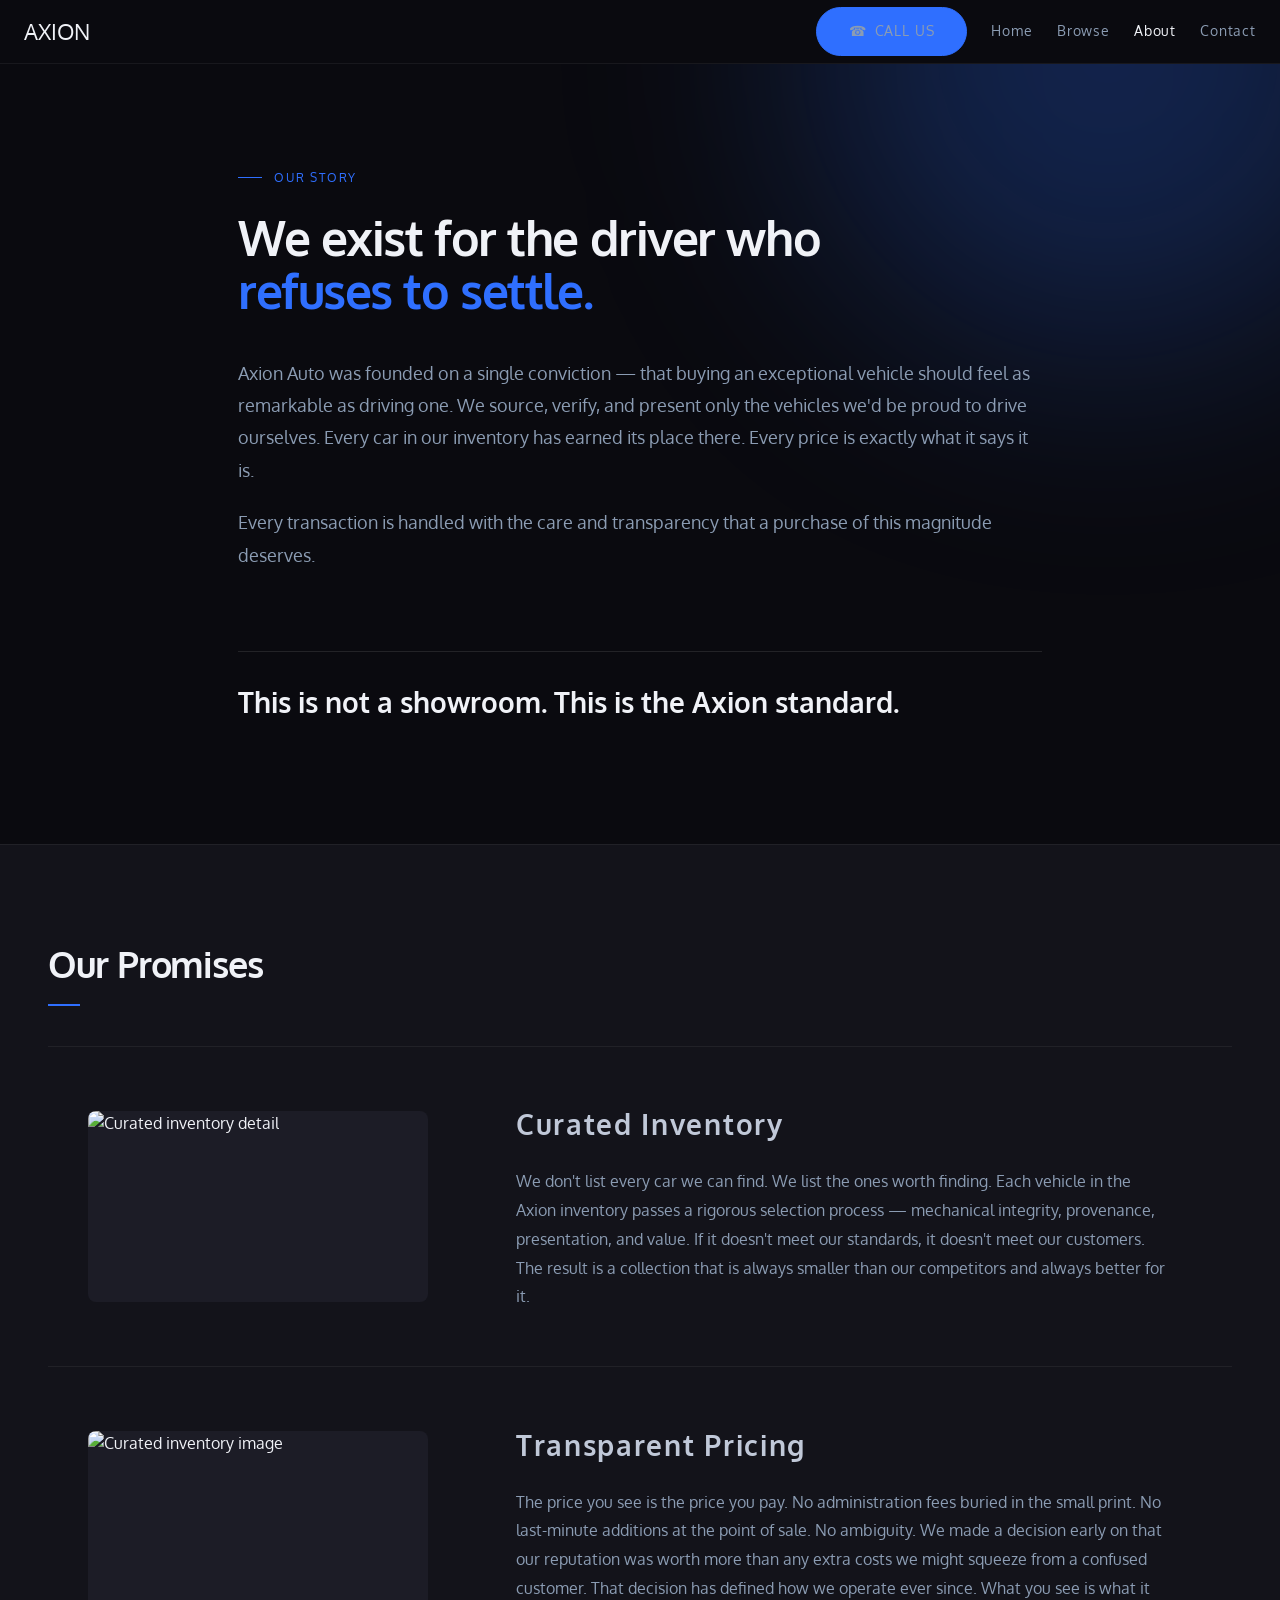
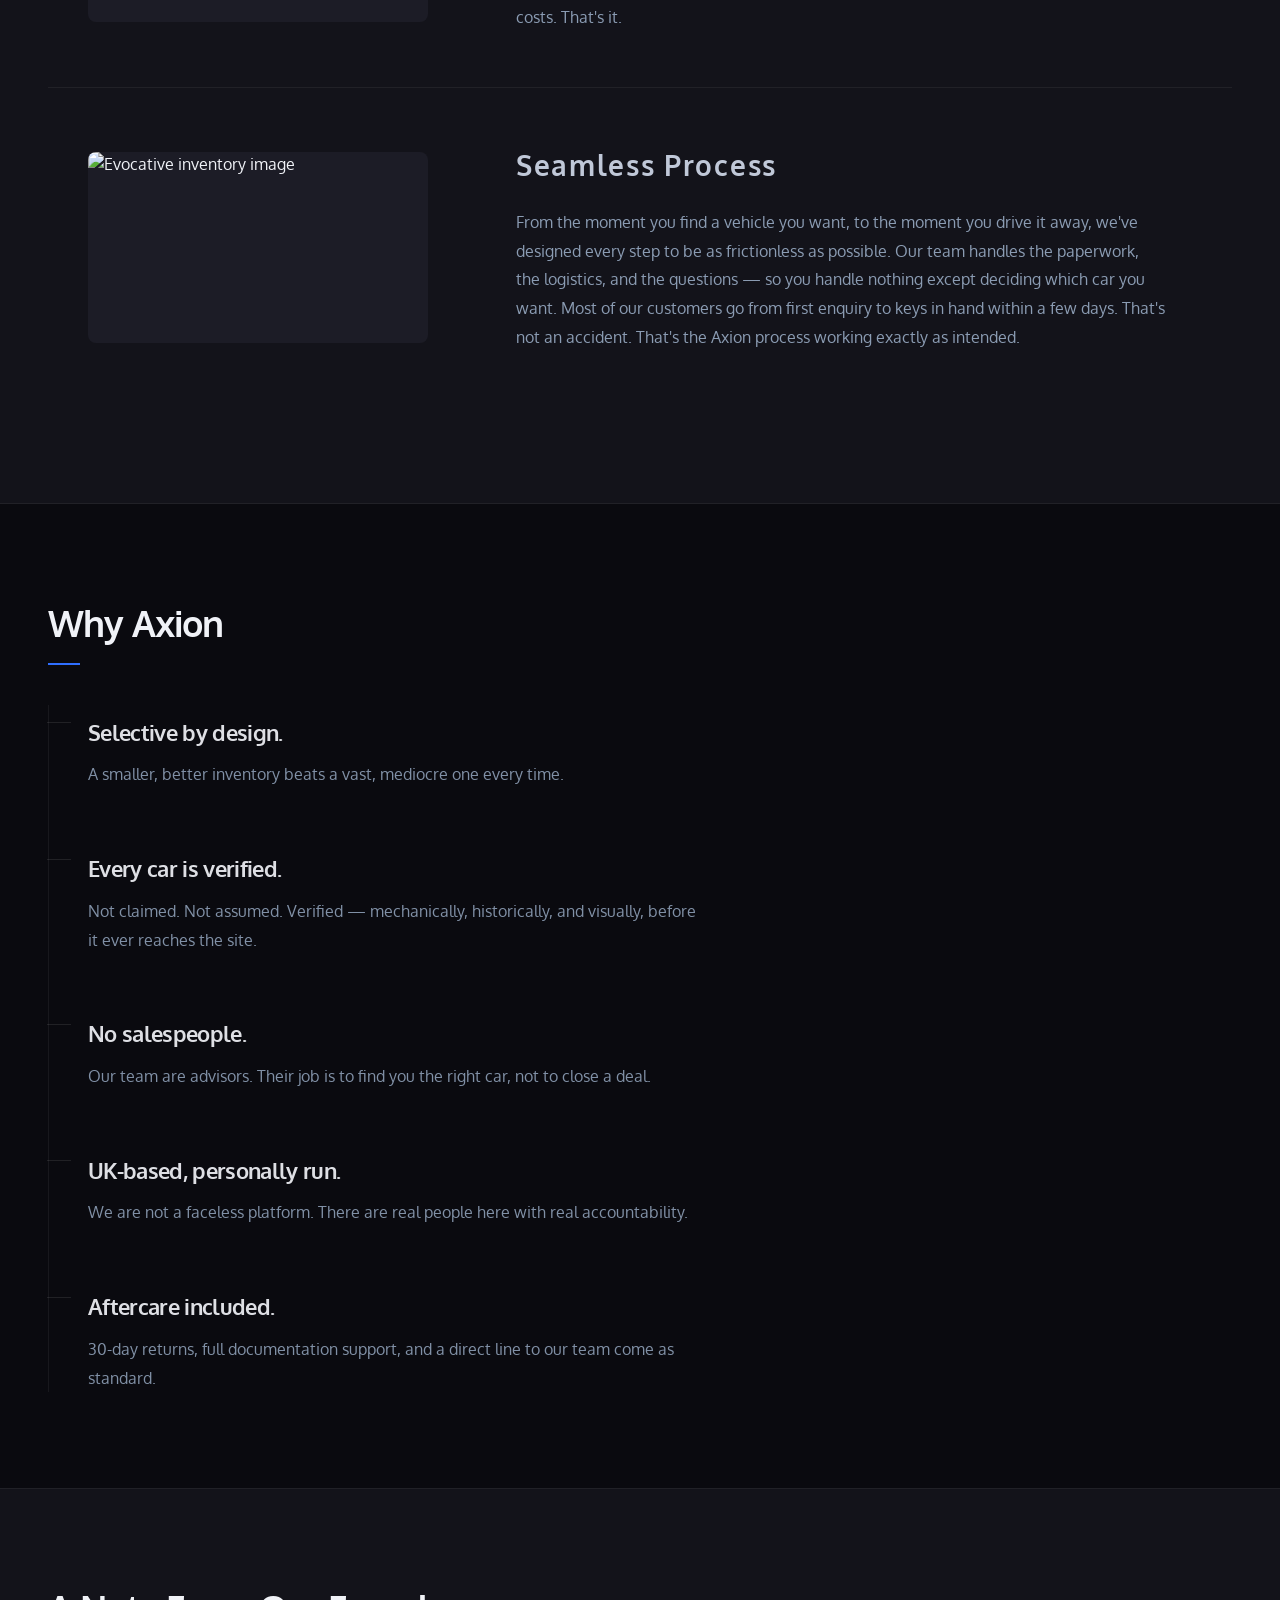
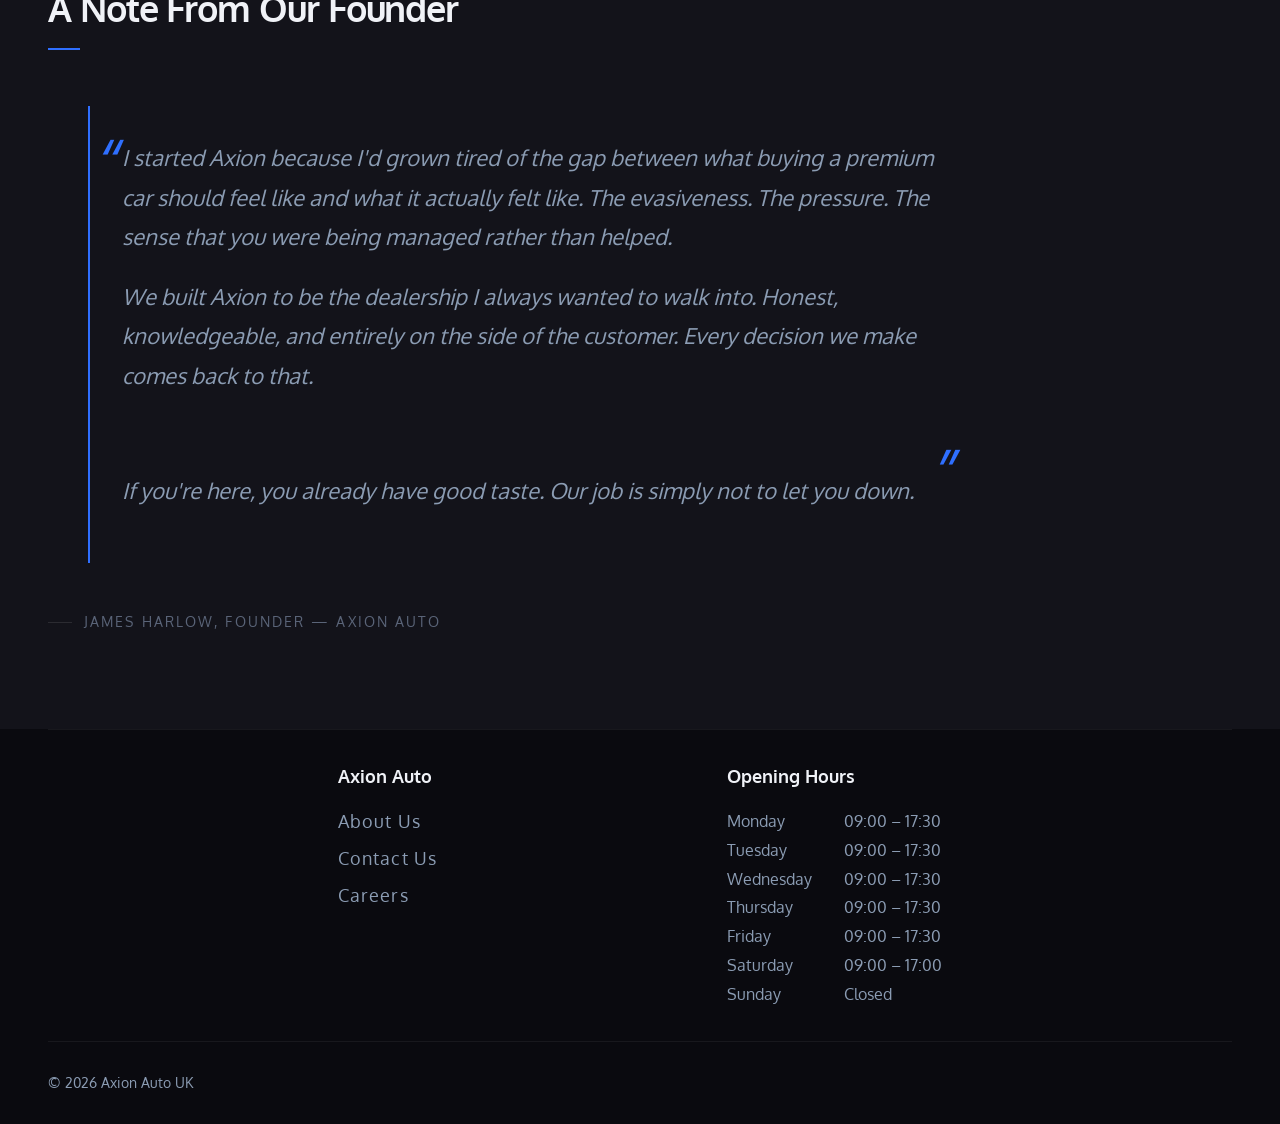
==== about.html @ 75f48723 "Add files via upload" ====
<!doctype html>
<html lang="en">
  <head>
    <meta charset="UTF-8" />
    <meta name="viewport" content="width=device-width, initial-scale=1.0" />
    <meta
      name="description"
      content="About Axion Auto — who we are, what we stand for, and why we do things differently."
    />
    <link rel="stylesheet" href="./style.css" />
    <link rel="preconnect" href="https://fonts.googleapis.com" />
    <link rel="preconnect" href="https://fonts.gstatic.com" crossorigin />
    <link
      href="https://fonts.googleapis.com/css2?family=Oxygen:wght@300;400;700&display=swap"
      rel="stylesheet"
    />
    <link
      rel="apple-touch-icon"
      sizes="180x180"
      href="./favicon/apple-touch-icon.png"
    />
    <link
      rel="icon"
      type="image/png"
      sizes="32x32"
      href="./favicon/favicon-32x32.png"
    />
    <link
      rel="icon"
      type="image/png"
      sizes="16x16"
      href="./favicon/favicon-16x16.png"
    />
    <link rel="manifest" href="./favicon/site.webmanifest" />
    <title>About — Axion Auto</title>
  </head>
  <body>
    <header class="site-nav">
      <span class="site-header">AXION</span>

      <nav class="nav-header" aria-label="Main navigation">
        <a href="tel:+441234567890" class="btn btn--primary nav-cta">Call Us</a>
        <a href="./index.html">Home</a>
        <a href="./inventory.html">Browse</a>
        <a href="./about.html" aria-current="page">About</a>
        <a href="./contact.html">Contact</a>
      </nav>
    </header>

    <main>
      <section class="about-hero">
        <div class="about-hero-content">
          <span class="about-hero-label">Our Story</span>
          <h1 class="about-hero-heading">
            We exist for the driver who <em>refuses to settle.</em>
          </h1>
          <p class="about-hero-body">
            Axion Auto was founded on a single conviction — that buying an
            exceptional vehicle should feel as remarkable as driving one. We
            source, verify, and present only the vehicles we'd be proud to drive
            ourselves. Every car in our inventory has earned its place there.
            Every price is exactly what it says it is.
          </p>
          <p class="about-hero-body">
            Every transaction is handled with the care and transparency that a
            purchase of this magnitude deserves.
          </p>
          <p class="about-hero-statement">
            This is not a showroom. This is the Axion standard.
          </p>
        </div>
      </section>

      <section class="about-promises">
        <div class="section-inner">
          <h2 class="section-heading">Our Promises</h2>

          <div class="promise-list">
            <article class="promise-card">
              <figure class="promise-card-media">
                <img
                  src="./assets/images/about-inventory.webp"
                  alt="Curated inventory detail"
                  loading="lazy"
                />
              </figure>
              <div class="promise-card-content">
                <h3 class="promise-card-heading">Curated Inventory</h3>
                <p class="promise-card-body">
                  We don't list every car we can find. We list the ones worth
                  finding. Each vehicle in the Axion inventory passes a rigorous
                  selection process — mechanical integrity, provenance,
                  presentation, and value. If it doesn't meet our standards, it
                  doesn't meet our customers. The result is a collection that is
                  always smaller than our competitors and always better for it.
                </p>
              </div>
            </article>

            <article class="promise-card">
              <figure class="promise-card-media">
                <img
                  src="./assets/images/about-pricing.webp"
                  class="about-card-image"
                  alt="Curated inventory image"
                  loading="lazy"
                />
              </figure>
              <div class="promise-card-content">
                <h3 class="promise-card-heading">Transparent Pricing</h3>
                <p class="promise-card-body">
                  The price you see is the price you pay. No administration fees
                  buried in the small print. No last-minute additions at the
                  point of sale. No ambiguity. We made a decision early on that
                  our reputation was worth more than any extra costs we might
                  squeeze from a confused customer. That decision has defined
                  how we operate ever since. What you see is what it costs.
                  That's it.
                </p>
              </div>
            </article>

            <article class="promise-card">
              <figure class="promise-card-media">
                <img
                  src="./assets/images/about-process.webp"
                  class="about-card-image"
                  alt="Evocative inventory image"
                  loading="lazy"
                />
              </figure>
              <div class="promise-card-content">
                <h3 class="promise-card-heading">Seamless Process</h3>
                <p class="promise-card-body">
                  From the moment you find a vehicle you want, to the moment you
                  drive it away, we've designed every step to be as frictionless
                  as possible. Our team handles the paperwork, the logistics,
                  and the questions — so you handle nothing except deciding
                  which car you want. Most of our customers go from first
                  enquiry to keys in hand within a few days. That's not an
                  accident. That's the Axion process working exactly as
                  intended.
                </p>
              </div>
            </article>
          </div>
        </div>
      </section>

      <section class="about-why">
        <div class="section-inner">
          <h2 class="section-heading">Why Axion</h2>

          <ul class="why-list">
            <li class="why-item">
              <span class="why-item-lead">Selective by design.</span>
              A smaller, better inventory beats a vast, mediocre one every time.
            </li>
            <li class="why-item">
              <span class="why-item-lead">Every car is verified.</span>
              Not claimed. Not assumed. Verified — mechanically, historically,
              and visually, before it ever reaches the site.
            </li>
            <li class="why-item">
              <span class="why-item-lead">No salespeople.</span>
              Our team are advisors. Their job is to find you the right car, not
              to close a deal.
            </li>
            <li class="why-item">
              <span class="why-item-lead">UK-based, personally run.</span>
              We are not a faceless platform. There are real people here with
              real accountability.
            </li>
            <li class="why-item">
              <span class="why-item-lead">Aftercare included.</span>
              30-day returns, full documentation support, and a direct line to
              our team come as standard.
            </li>
          </ul>
        </div>
      </section>

      <section class="about-quote">
        <div class="section-inner">
          <h2 class="section-heading">A Note From Our Founder</h2>

          <figure class="founder-quote">
            <blockquote class="founder-quote-text">
              <p>
                I started Axion because I'd grown tired of the gap between what
                buying a premium car should feel like and what it actually felt
                like. The evasiveness. The pressure. The sense that you were
                being managed rather than helped.
              </p>
              <p>
                We built Axion to be the dealership I always wanted to walk
                into. Honest, knowledgeable, and entirely on the side of the
                customer. Every decision we make comes back to that.
              </p>
              <p>
                If you're here, you already have good taste. Our job is simply
                not to let you down.
              </p>
            </blockquote>
            <figcaption class="founder-quote-attribution">
              James Harlow, Founder — Axion Auto
            </figcaption>
          </figure>
        </div>
      </section>
    </main>

    <footer class="site-footer">
      <div class="section-inner">
        <!-- NEW: Grouped Layout -->
        <div class="footer-layout">
          <!-- Column 1 -->
          <div class="footer-column">
            <h2 class="footer-heading">Axion Auto</h2>
            <nav class="axion-footer" aria-label="Footer navigation">
              <ul class="footer-list">
                <li><a href="./about.html">About Us</a></li>
                <li><a href="./contact.html">Contact Us</a></li>
                <li><a href="./careers.html">Careers</a></li>
              </ul>
            </nav>
          </div>

          <!-- Column 2 -->
          <div class="footer-column">
            <h2 class="footer-heading">Opening Hours</h2>
            <div class="hours">
              <ul class="days-list" aria-label="Days">
                <li>Monday</li>
                <li>Tuesday</li>
                <li>Wednesday</li>
                <li>Thursday</li>
                <li>Friday</li>
                <li>Saturday</li>
                <li>Sunday</li>
              </ul>
              <ul class="hours-list" aria-label="Hours">
                <li>09:00 – 17:30</li>
                <li>09:00 – 17:30</li>
                <li>09:00 – 17:30</li>
                <li>09:00 – 17:30</li>
                <li>09:00 – 17:30</li>
                <li>09:00 – 17:00</li>
                <li>Closed</li>
              </ul>
            </div>
          </div>
        </div>

        <div class="copyright">
          <p>&copy; 2026 Axion Auto UK</p>
        </div>
      </div>
    </footer>
  </body>
</html>
---- style.css ----
/* ============================================
   CSS CUSTOM PROPERTIES
   ============================================ */

:root {
  /* Colors — background */
  --color-bg-base: #0a0a0f;
  --color-bg-surface: #13131a;
  --color-bg-elevated: #1c1c26;
  --color-bg-overlay: rgba(10, 10, 15, 0.55);

  /* Colors — accent */
  --color-accent-primary: #2f6fff;
  --color-accent-hover: #4d85ff;
  --color-accent-muted: rgba(47, 111, 255, 0.12);
  --color-accent-glow: rgba(47, 111, 255, 0.25);

  /* Colors — text */
  --color-text-primary: #f0f2f7;
  --color-text-secondary: #8b9cb3;
  --color-text-disabled: #3e4454;
  --color-text-inverse: #0a0a0f;

  /* Colors — metallic */
  --color-silver: #c0c8d8;
  --color-silver-muted: #5a6478;

  /* Colors — borders */
  --color-border-subtle: rgba(255, 255, 255, 0.06);
  --color-border-default: rgba(255, 255, 255, 0.1);
  --color-border-accent: rgba(47, 111, 255, 0.5);

  /* Typography*/
  --font-family-base: "Oxygen", sans-serif;

  /* Typography — scale */
  --font-size-xs: 0.75rem;
  --font-size-s: 0.875rem;
  --font-size-m: 1rem;
  --font-size-l: 1.125rem;
  --font-size-xl: 1.375rem;
  --font-size-2xl: 1.75rem;
  --font-size-3xl: 2.25rem;
  --font-size-4xl: 3rem;
  --font-size-5xl: 4rem;

  /* Typography — weight */
  --font-weight-light: 300;
  --font-weight-regular: 400;
  --font-weight-bold: 700;

  /* Typography — line height */
  --line-height-tight: 1.1;
  --line-height-snug: 1.3;
  --line-height-base: 1.6;
  --line-height-relaxed: 1.8;

  /* Typography — letter spacing */
  --tracking-tight: -0.03em;
  --tracking-normal: 0em;
  --tracking-wide: 0.06em;
  --tracking-widest: 0.15em;

  /* Spacing */
  --space-1: 0.25rem;
  --space-2: 0.5rem;
  --space-3: 0.75rem;
  --space-4: 1rem;
  --space-5: 1.25rem;
  --space-6: 1.5rem;
  --space-8: 2rem;
  --space-10: 2.5rem;
  --space-12: 3rem;
  --space-16: 4rem;
  --space-20: 5rem;
  --space-24: 6rem;

  /* Shadows */
  --shadow-s: 0 1px 3px rgba(0, 0, 0, 0.4);
  --shadow-m: 0 4px 16px rgba(0, 0, 0, 0.5);
  --shadow-l: 0 12px 40px rgba(0, 0, 0, 0.6);
  --shadow-card: 0 8px 32px rgba(0, 0, 0, 0.45);
  --shadow-accent: 0 0 24px var(--color-accent-glow);
  --shadow-accent-l: 0 0 60px var(--color-accent-glow);

  /* Border radius */
  --radius-s: 4px;
  --radius-m: 8px;
  --radius-l: 12px;
  --radius-pill: 9999px;

  /* Transitions */
  --duration-fast: 150ms;
  --duration-base: 250ms;
  --duration-slow: 400ms;
  --duration-crawl: 700ms;

  --ease-out: cubic-bezier(0.25, 0.46, 0.45, 0.94);
  --ease-in-out: cubic-bezier(0.645, 0.045, 0.355, 1);
  --ease-spring: cubic-bezier(0.34, 1.56, 0.64, 1);

  --transition-fast: var(--duration-fast) var(--ease-out);
  --transition-base: var(--duration-base) var(--ease-out);
  --transition-slow: var(--duration-slow) var(--ease-out);

  /* Layout */
  --container-s: 640px;
  --container-m: 768px;
  --container-l: 1024px;
  --container-xl: 1280px;
  --container-2xl: 1440px;

  --nav-height: 64px;
  --section-padding: var(--space-24);

  /* Glass */
  --glass-bg: rgba(19, 19, 26, 0.72);
  --glass-blur: blur(16px);
  --glass-border: 1px solid var(--color-border-subtle);

  /* Z-index */
  --z-base: 0;
  --z-raised: 10;
  --z-dropdown: 100;
  --z-sticky: 200;
  --z-overlay: 300;
  --z-modal: 400;
  --z-toast: 500;
}

/* ============================================
   BASE
   ============================================ */

* {
  box-sizing: border-box;
}

html {
  scroll-padding-top: var(--nav-height);
  scroll-behavior: smooth;
}

body {
  margin: 0;
  background-color: var(--color-bg-base);
  color: var(--color-text-primary);
  font-family: var(--font-family-base);
  font-size: var(--font-size-m);
  line-height: var(--line-height-base);
  -webkit-font-smoothing: antialiased;
}

main {
  display: flex;
  flex-direction: column;
}

:focus-visible {
  outline: 2px solid var(--color-accent-primary);
  outline-offset: 4px;
  border-radius: var(--radius-s);
}

/* ============================================
   SHARED UTILITIES
   ============================================ */

.section-inner {
  max-width: var(--container-xl);
  margin: 0 auto;
  padding: 0 var(--space-12);
  width: 100%;
}

.section-heading {
  font-size: var(--font-size-3xl);
  font-weight: var(--font-weight-bold);
  color: var(--color-text-primary);
  letter-spacing: var(--tracking-tight);
  line-height: var(--line-height-snug);
  margin: 0 0 var(--space-10);
}

.section-heading::after {
  content: "";
  display: block;
  width: var(--space-8);
  height: 2px;
  background-color: var(--color-accent-primary);
  margin-top: var(--space-4);
}

/* Heading modifier for centered layouts */
.section-heading--center {
  text-align: center;
}

.section-heading--center::after {
  margin-left: auto;
  margin-right: auto;
}

/* ============================================
   BUTTONS
   ============================================ */

.btn {
  display: inline-block;
  padding: var(--space-3) var(--space-8);
  font-family: var(--font-family-base);
  font-size: var(--font-size-s);
  font-weight: var(--font-weight-regular);
  letter-spacing: var(--tracking-widest);
  text-decoration: none;
  text-transform: uppercase;
  border-radius: var(--radius-pill);
  cursor: pointer;
  transition:
    background-color var(--transition-fast),
    color var(--transition-fast),
    border-color var(--transition-fast),
    box-shadow var(--transition-fast);
}

/* Primary — filled */
.btn--primary {
  background-color: var(--color-accent-primary);
  color: var(--color-text-primary);
  border: 1px solid var(--color-accent-primary);
}

.btn--primary:hover {
  background-color: var(--color-accent-hover);
  border-color: var(--color-accent-hover);
  box-shadow: var(--shadow-accent);
}

/* Secondary — ghost */
.btn--secondary {
  background-color: transparent;
  color: var(--color-text-secondary);
  border: 1px solid var(--color-border-default);
}

.btn--secondary:hover {
  color: var(--color-text-primary);
  border-color: var(--color-border-accent);
}

/* Elevated — card action */
.btn--elevated {
  background-color: var(--color-bg-elevated);
  color: var(--color-silver);
  border: 1px solid transparent;
  border-radius: var(--radius-m);
}

.btn--elevated:hover {
  background-color: var(--color-accent-hover);
  color: var(--color-bg-base);
  border-color: var(--color-accent-hover);
}

/* Modifiers */
.btn--block {
  display: block;
  width: 100%;
  text-align: center;
  margin-top: auto;
}

/* ============================================
   NAVIGATION
   ============================================ */

.site-nav {
  display: flex;
  justify-content: space-between;
  align-items: center;
  gap: var(--space-4);
  padding: 0 var(--space-6);
  height: var(--nav-height);
  width: 100%;
  background-color: var(--color-bg-base);
  border-bottom: 1px solid var(--color-border-subtle);
  position: fixed;
  z-index: var(--z-sticky);
}

.site-header {
  font-size: var(--font-size-xl);
}

.nav-header {
  display: flex;
  gap: var(--space-6);
  align-items: center;
}

.nav-header a {
  color: var(--color-text-secondary);
  text-decoration: none;
  font-size: var(--font-size-s);
  letter-spacing: var(--tracking-wide);
  transition: color var(--transition-fast);
}

.nav-header a:hover,
.nav-header a[aria-current="page"] {
  color: var(--color-text-primary);
}

.nav-cta::before {
  content: "\260E";
  margin-right: var(--space-2);
}

/* ============================================
   PANELS
   ============================================ */

.panel {
  position: relative;
  max-width: 100vw;
  min-height: 100vh;
  transition: opacity var(--transition-slow);
}

.panel--image {
  background-position: center;
  background-size: cover;
  background-repeat: no-repeat;
}

/* ============================================
   HERO
   ============================================ */

.hero {
  background-image: url(./assets/images/hero-img.webp);
  position: relative;
  margin-top: var(--nav-height);
  display: flex;
  flex-flow: column nowrap;
  justify-content: space-between;
  align-items: flex-start;
}

.hero::before {
  content: "";
  position: absolute;
  inset: 0;
  background: var(--color-bg-overlay);
  z-index: var(--z-base);
}

.hero-text {
  display: flex;
  flex-flow: column nowrap;
  justify-content: space-between;
  min-height: 85vh;
  z-index: var(--z-raised);
}

.hero-heading {
  flex: 1 1 0;
  font-size: var(--font-size-5xl);
  font-weight: var(--font-weight-bold);
  color: var(--color-text-primary);
  padding-left: var(--space-4);
  letter-spacing: var(--tracking-tight);
  line-height: var(--line-height-tight);
  margin: 0;
}

.hero-subheading {
  font-size: var(--font-size-2xl);
  font-weight: var(--font-weight-bold);
  padding-left: var(--space-4);
  margin: 0;
}

.hero-links {
  flex: 1 1 0;
  align-self: center;
  width: 100%;
  display: flex;
  justify-content: space-evenly;
  align-items: center;
  gap: var(--space-4);
  z-index: var(--z-raised);
}

/* ============================================
   FEATURED CARS
   ============================================ */

.featured-cars-section {
  padding: var(--space-16) 0 var(--space-8);
}

.featured-cars {
  display: grid;
  grid-template-columns: repeat(auto-fit, minmax(320px, 1fr));
  gap: var(--space-6);
  padding: 0 0 var(--space-8);
}

.car-feature {
  display: flex;
  flex-direction: column;
  justify-content: space-between;
  color: var(--color-text-secondary);
  background: var(--glass-bg);
  border: var(--glass-border);
  border-radius: var(--radius-l);
  padding: var(--space-4);
  text-align: center;
  box-shadow: var(--shadow-card);
  transition:
    box-shadow var(--transition-base),
    border-color var(--transition-base),
    transform var(--transition-base);
}

.car-feature:hover {
  box-shadow:
    var(--shadow-m),
    0 0 0 1px var(--color-accent-glow);
  border-color: var(--color-border-accent);
  transform: translateY(-2px);
}

.car-feature h3 {
  color: var(--color-silver);
  margin: var(--space-3) 0;
}

.car-specs {
  display: grid;
  grid-template-columns: 1fr 1fr;
  gap: var(--space-2);
  list-style: none;
  padding: 0;
  margin: 0 0 var(--space-4);
  font-size: var(--font-size-m);
  font-weight: var(--font-weight-light);
  line-height: var(--line-height-relaxed);
}

.car-specs span {
  font-size: var(--font-size-xs);
  font-weight: var(--font-weight-light);
  color: var(--color-silver-muted);
  text-transform: uppercase;
  margin-right: var(--space-2);
}

.car-specs li:last-child {
  grid-column: 1 / -1; /* Tells the item to stretch from the first grid line to the last */
  margin-top: var(--space-2);
  padding-top: var(--space-2);
  border-top: 1px solid var(--color-border-subtle);
  font-size: var(--font-size-l);
  color: var(--color-text-primary);
}

/* ============================================
   PROMISES (HOME PAGE)
   ============================================ */

.promises {
  display: flex;
  flex-flow: row wrap;
  justify-content: space-evenly;
  align-items: stretch;
  text-align: center;
  padding: var(--section-padding) 0;
}

.promise {
  flex: 1 1 30vw;
  min-width: 30vw;
  min-height: 70vh;
  display: flex;
  flex-direction: column;
  justify-content: space-between;
  align-items: center;
  background-position: center;
  background-size: cover;
  background-repeat: no-repeat;
  position: relative;
  padding: var(--space-8);
  border: var(--glass-border);
}

.promise::before {
  content: "";
  position: absolute;
  inset: 0;
  background: var(--color-bg-overlay);
  z-index: var(--z-base);
}

.promise-heading,
.promise-p {
  position: relative;
  z-index: var(--z-raised);
}

.promise-heading {
  color: var(--color-silver);
  font-size: var(--font-size-3xl);
  line-height: var(--line-height-snug);
  letter-spacing: var(--tracking-wide);
  margin: 0;
}

.promise-p {
  color: var(--color-silver);
  font-size: var(--font-size-l);
  line-height: var(--line-height-relaxed);
  letter-spacing: var(--tracking-normal);
  margin: 0;
}

.promise-1 {
  background-image: url(./assets/images/promise-1-img.webp);
}
.promise-2 {
  background-image: url(./assets/images/promise-2-img.webp);
}
.promise-3 {
  background-image: url(./assets/images/promise-3-img.webp);
}

/* ============================================
   BANNER
   ============================================ */

.banner {
  background: var(--glass-bg);
  backdrop-filter: var(--glass-blur);
  border: var(--glass-border);
  margin-bottom: var(--section-padding);
}

.banner-inner {
  display: flex;
  flex-flow: row nowrap;
  justify-content: space-between;
  align-items: center;
  min-height: 30vh;
  padding-top: var(--space-8);
  padding-bottom: var(--space-8);
}

.banner-heading {
  font-size: var(--font-size-2xl);
  font-weight: var(--font-weight-bold);
  letter-spacing: var(--tracking-wide);
  color: var(--color-text-primary);
  margin: 0;
}

.banner-stats {
  display: flex;
  gap: var(--space-10);
  align-items: center;
}

.stat {
  display: flex;
  flex-direction: column;
  align-items: center;
  gap: var(--space-1);
}

.stat + .stat {
  padding-left: var(--space-10);
  border-left: 1px solid var(--color-border-subtle);
}

.stat-number {
  font-size: var(--font-size-4xl);
  font-weight: var(--font-weight-bold);
  color: var(--color-accent-primary);
  letter-spacing: var(--tracking-tight);
  line-height: var(--line-height-tight);
}

.stat-label {
  font-size: var(--font-size-xs);
  font-weight: var(--font-weight-regular);
  color: var(--color-text-secondary);
  letter-spacing: var(--tracking-widest);
  text-transform: uppercase;
}

/* ============================================
   FOOTER
   ============================================ */

.site-footer {
  background-color: var(--color-bg-base);
}

/* NEW: Layout Wrapper */
.footer-layout {
  display: flex;
  justify-content: space-evenly;
  padding: var(--space-8) 0;
  border-top: 1px solid var(--color-border-subtle);
}

.footer-column {
  display: flex;
  flex-direction: column;
  gap: var(--space-4);
}

.footer-heading {
  font-size: var(--font-size-l);
  font-weight: var(--font-weight-bold);
  color: var(--color-text-primary);
  margin: 0;
}

.axion-footer {
  display: flex;
  align-items: flex-start;
}

.footer-list {
  list-style: none;
  padding: 0;
  margin: 0;
}

.footer-list a {
  text-decoration: none;
  color: var(--color-text-secondary);
  font-size: var(--font-size-l);
  letter-spacing: var(--tracking-wide);
  transition: color var(--transition-fast);
  display: block;
  padding-bottom: var(--space-2);
}

.footer-list a:hover {
  color: var(--color-text-primary);
}

.hours {
  display: flex;
  gap: var(--space-8);
  align-items: flex-start;
  color: var(--color-text-secondary);
}

.days-list,
.hours-list {
  list-style: none;
  padding: 0;
  margin: 0;
  line-height: var(--line-height-relaxed);
}

.copyright {
  padding: var(--space-4) 0;
  font-size: var(--font-size-s);
  color: var(--color-text-secondary);
  border-top: 1px solid var(--color-border-subtle);
}

/* ============================================
   IMAGES
   ============================================ */

.large-image,
.medium-image,
.small-image {
  display: block;
  width: 100%;
  height: auto;
  border-radius: var(--radius-l) var(--radius-l) 0 0;
}

.large-image {
  max-width: 2000px;
}
.medium-image {
  max-width: 800px;
}
.small-image {
  max-width: 500px;
}

.car-image {
  margin: 0;
}

/* ============================================
   ABOUT — HERO
   ============================================ */

.about-hero {
  position: relative;
  padding: var(--space-24) 0;
  margin-top: var(--nav-height);
  overflow: hidden;
}

.about-hero::before {
  content: "";
  position: absolute;
  top: -40%;
  right: -10%;
  width: 600px;
  height: 600px;
  background: var(--color-accent-glow);
  border-radius: var(--radius-pill);
  filter: blur(120px);
  z-index: var(--z-base);
  pointer-events: none;
}

.about-hero-content {
  position: relative;
  z-index: var(--z-raised);
  max-width: 900px;
  margin: 0 auto;
  padding: 0 var(--space-12);
}

.about-hero-label {
  display: inline-flex;
  align-items: center;
  gap: var(--space-3);
  font-size: var(--font-size-xs);
  color: var(--color-accent-primary);
  letter-spacing: var(--tracking-widest);
  text-transform: uppercase;
  margin-bottom: var(--space-6);
}

.about-hero-label::before {
  content: "";
  width: var(--space-6);
  height: 1px;
  background-color: var(--color-accent-primary);
}

.about-hero-heading {
  font-size: var(--font-size-4xl);
  font-weight: var(--font-weight-bold);
  letter-spacing: var(--tracking-tight);
  line-height: var(--line-height-tight);
  margin: 0 0 var(--space-10);
  max-width: 24ch;
}

.about-hero-heading em {
  font-style: normal;
  color: var(--color-accent-primary);
}

.about-hero-body {
  font-size: var(--font-size-l);
  color: var(--color-text-secondary);
  line-height: var(--line-height-relaxed);
  margin: 0 0 var(--space-5);
}

.about-hero-statement {
  font-size: var(--font-size-2xl);
  font-weight: var(--font-weight-bold);
  line-height: var(--line-height-snug);
  margin-top: var(--space-20);
  padding-top: var(--space-8);
  border-top: 1px solid var(--color-border-default);
}

/* ============================================
   ABOUT — PROMISES
   ============================================ */

.about-promises {
  padding: var(--section-padding) 0;
  background-color: var(--color-bg-surface);
  border-top: 1px solid var(--color-border-subtle);
  border-bottom: 1px solid var(--color-border-subtle);
}

.promise-list {
  display: flex;
  flex-direction: column;
  gap: 0;
}

.promise-card {
  display: grid;
  grid-template-columns: 420px 1fr;
  gap: var(--space-12);
  align-items: center;
  padding: var(--space-12) 0;
  border-top: 1px solid var(--color-border-subtle);
  transition: border-color var(--transition-base);
}

.promise-card:last-child {
  border-bottom: none;
}

.promise-card-content {
  display: flex;
  flex-direction: column;
  gap: var(--space-5);
  max-width: 65ch;
}

.promise-card-heading {
  font-size: var(--font-size-2xl);
  font-weight: var(--font-weight-bold);
  color: var(--color-silver);
  letter-spacing: var(--tracking-wide);
  margin: 0;
}

.promise-card-body {
  font-size: var(--font-size-m);
  color: var(--color-text-secondary);
  line-height: var(--line-height-relaxed);
  margin: 0;
}

.promise-card-media {
  position: relative;
  overflow: hidden;
  border-radius: var(--radius-m);
  background: var(--color-bg-elevated);
  aspect-ratio: 16 / 9;
  max-height: 320px;
  contain: paint;
}

.promise-card-media img {
  width: 100%;
  height: 100%;
  object-fit: cover;
  object-position: center;
}

.promise-card:nth-child(1) .promise-card-media img {
  object-position: 60% center;
}
.promise-card:nth-child(2) .promise-card-media img {
  object-position: center;
  aspect-ratio: 21 / 9;
}
.promise-card:nth-child(3) .promise-card-media img {
  object-position: 40% center;
  aspect-ratio: 16 / 10;
}

/* ============================================
   ABOUT — WHY AXION
   ============================================ */

.about-why {
  padding: var(--section-padding) 0;
  background: transparent;
}

.why-list {
  list-style: none;
  margin: 0;
  padding: 0;
  display: flex;
  flex-direction: column;
  gap: var(--space-12);
  max-width: 900px;
  position: relative;
}

.why-list::before {
  content: "";
  position: absolute;
  left: 0;
  top: 0;
  bottom: 0;
  width: 1px;
  background-color: var(--color-border-subtle);
}

.why-item {
  position: relative;
  padding-left: var(--space-10);
  padding-top: var(--space-2);
  max-width: 65ch;
  font-size: var(--font-size-m);
  color: var(--color-text-secondary);
  line-height: var(--line-height-relaxed);
  opacity: 0.92;
  transition:
    opacity var(--transition-base),
    transform var(--transition-base);
}

.why-item:hover {
  opacity: 1;
  transform: translateX(var(--space-1));
}

.why-item::before {
  content: "";
  position: absolute;
  left: -1px;
  top: 1.1em;
  width: var(--space-6);
  height: 1px;
  background-color: var(--color-border-default);
}

.why-item-lead {
  display: block;
  font-size: var(--font-size-xl);
  font-weight: var(--font-weight-bold);
  color: var(--color-text-primary);
  letter-spacing: var(--tracking-tight);
  margin-bottom: var(--space-2);
}

.why-item + .why-item {
  margin-top: var(--space-1);
}

/* ============================================
   ABOUT — FOUNDER QUOTE
   ============================================ */

.about-quote {
  padding: var(--section-padding) 0;
  background-color: var(--color-bg-surface);
  border-top: 1px solid var(--color-border-subtle);
}

.founder-quote {
  margin: 0;
  display: flex;
  flex-direction: column;
  gap: var(--space-8);
}

.founder-quote-text {
  padding: var(--space-8) 0 var(--space-8) var(--space-8);
  display: flex;
  flex-direction: column;
  gap: var(--space-5);
  position: relative;
  border-left: 2px solid var(--color-accent-primary);
}

.founder-quote-text p {
  font-size: var(--font-size-xl);
  color: var(--color-text-secondary);
  line-height: var(--line-height-relaxed);
  font-style: italic;
  margin: 0;
  max-width: 65ch;
}

.founder-quote-text p:first-child::before {
  content: "\201C";
  position: absolute;
  font-size: var(--font-size-5xl);
  color: var(--color-accent-primary);
  top: 0;
  left: 0;
}

.founder-quote-text p:last-child::after {
  content: "\201D";
  font-size: var(--font-size-5xl);
  color: var(--color-accent-primary);
  margin-left: var(--space-2);
}

.founder-quote-attribution {
  display: inline-flex;
  align-items: center;
  gap: var(--space-3);
  font-size: var(--font-size-s);
  color: var(--color-silver-muted);
  letter-spacing: var(--tracking-widest);
  text-transform: uppercase;
}

.founder-quote-attribution::before {
  content: "";
  width: var(--space-6);
  height: 1px;
  background-color: var(--color-border-default);
}

/* ============================================
   MEDIA QUERIES — ≤ 768px
   ============================================ */

@media (max-width: 768px) {
  .site-nav {
    flex-direction: column;
    height: auto;
    padding: var(--space-4) 0;
    gap: var(--space-3);
  }

  .nav-header {
    gap: var(--space-4);
    flex-wrap: wrap;
    justify-content: center;
    align-items: center;
  }

  .section-inner {
    padding: 0 var(--space-6);
  }

  .section-heading {
    font-size: var(--font-size-2xl);
  }

  .hero-heading {
    font-size: var(--font-size-3xl);
  }

  .hero-links {
    flex-direction: column;
    width: 100%;
    margin-top: var(--space-6);
    padding: 0 var(--space-6) var(--space-10);
    gap: var(--space-4);
  }

  .hero-links .btn {
    max-width: 320px;
    width: 100%;
    text-align: center;
  }

  .featured-cars {
    grid-template-columns: 1fr;
  }

  .promises {
    flex-flow: column nowrap;
    align-items: center;
    padding: var(--space-12) 0;
  }
  .promise {
    flex: unset;
    width: 100vw;
    min-width: unset;
  }

  .banner-inner {
    flex-flow: column nowrap;
    align-items: center;
    gap: var(--space-6);
  }

  .banner-heading {
    text-align: center;
  }

  .banner-stats {
    flex-flow: row wrap;
    justify-content: center;
    gap: var(--space-6);
  }

  .stat + .stat {
    padding-left: 0;
    border-left: none;
  }

  .stat-number {
    font-size: var(--font-size-3xl);
  }

  .footer-layout {
    flex-direction: column;
    gap: var(--space-10);
  }

  .about-hero-content {
    padding: 0 var(--space-6);
  }

  .about-hero::before {
    width: 300px;
    height: 300px;
    top: -20%;
    right: -20%;
  }

  .about-hero-heading {
    font-size: var(--font-size-3xl);
    max-width: 100%;
  }

  .about-hero-body {
    font-size: var(--font-size-m);
  }

  .about-hero-statement {
    font-size: var(--font-size-l);
  }

  .promise-card {
    grid-template-columns: 1fr;
    gap: var(--space-6);
  }

  .promise-card-media {
    max-height: none;
    aspect-ratio: 16 / 9;
  }

  .founder-quote-text {
    border-left: 2px solid var(--color-accent-primary);
    padding-left: var(--space-6);
  }

  .founder-quote-text p {
    font-size: var(--font-size-l);
  }

  .why-list {
    gap: var(--space-8);
  }
}

/* ============================================
   MEDIA QUERIES — 769px–1200px
   ============================================ */

@media (min-width: 769px) and (max-width: 1200px) {
  .about-hero-heading {
    max-width: 85%;
  }

  .promise-card {
    grid-template-columns: 1fr;
    gap: var(--space-6);
  }

  .promise-card-media {
    aspect-ratio: 16 / 9;
    max-height: none;
  }

  .why-list {
    gap: var(--space-6);
  }
}
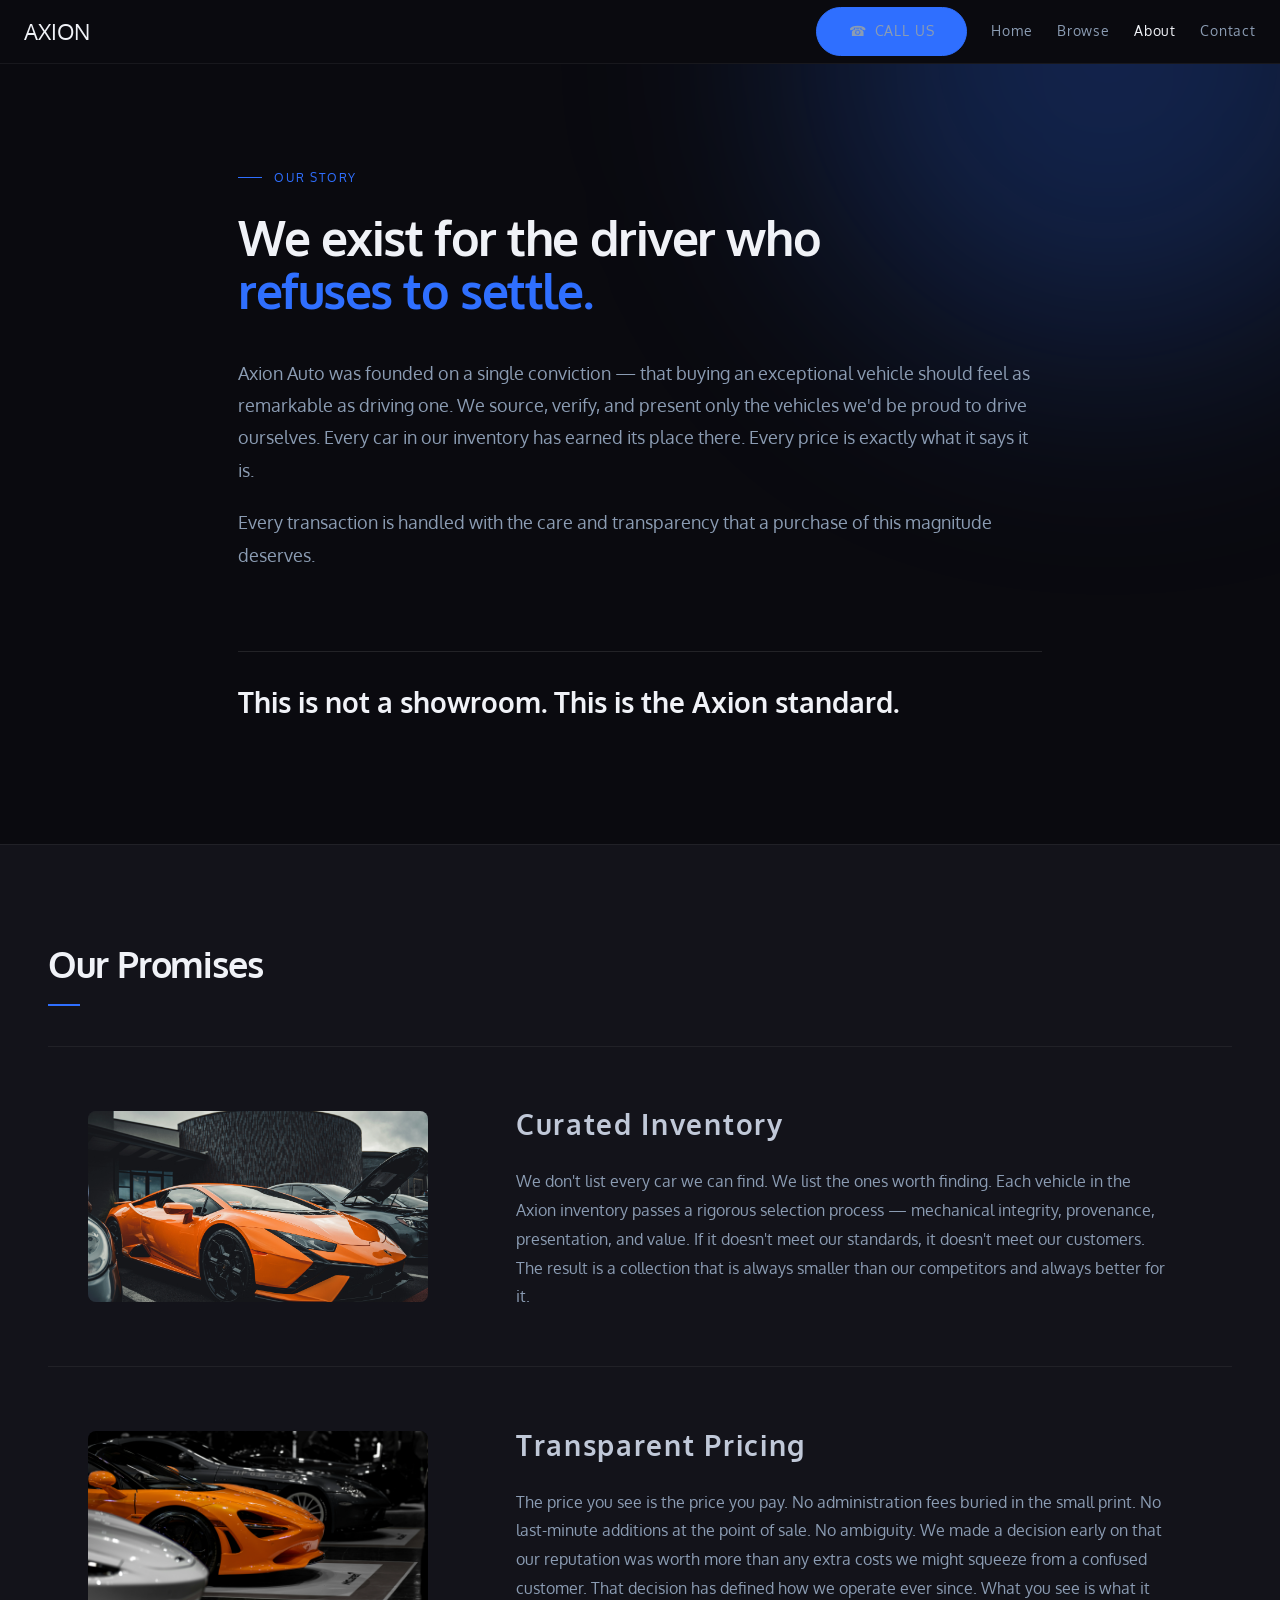
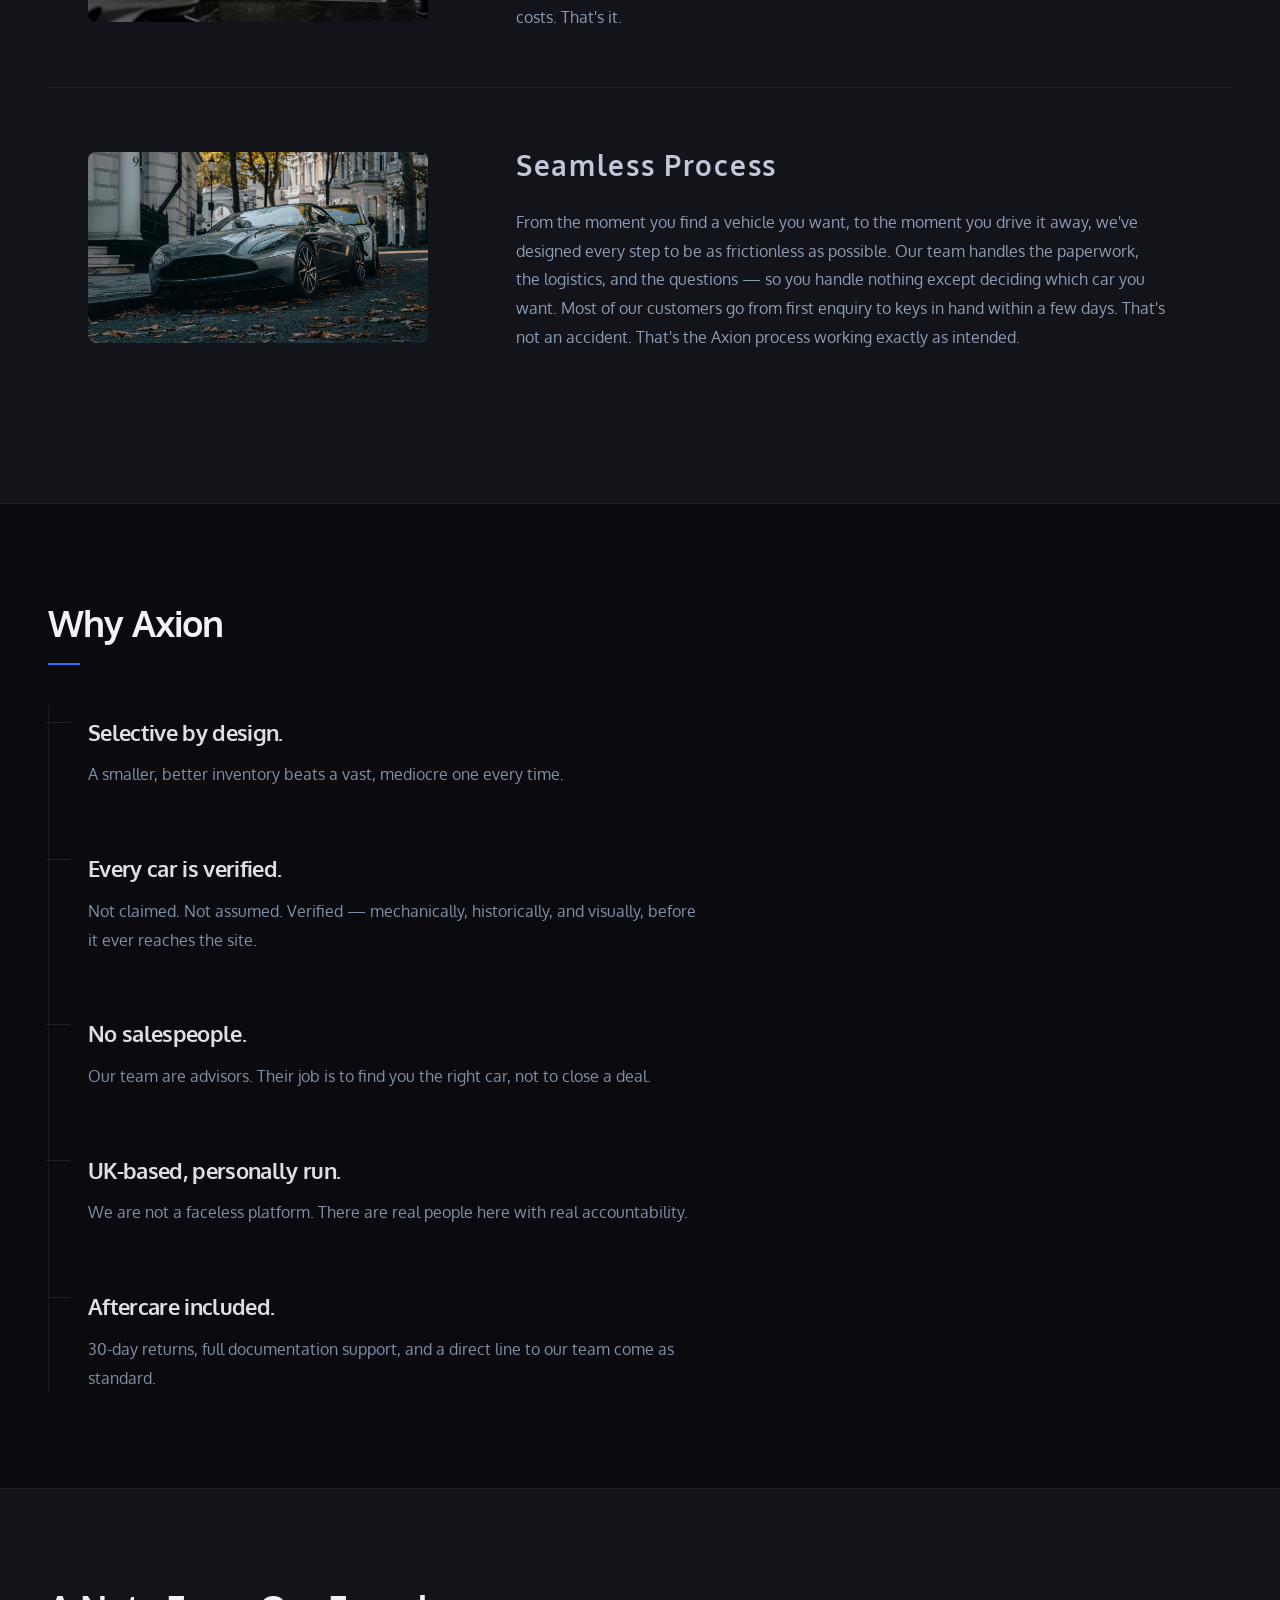
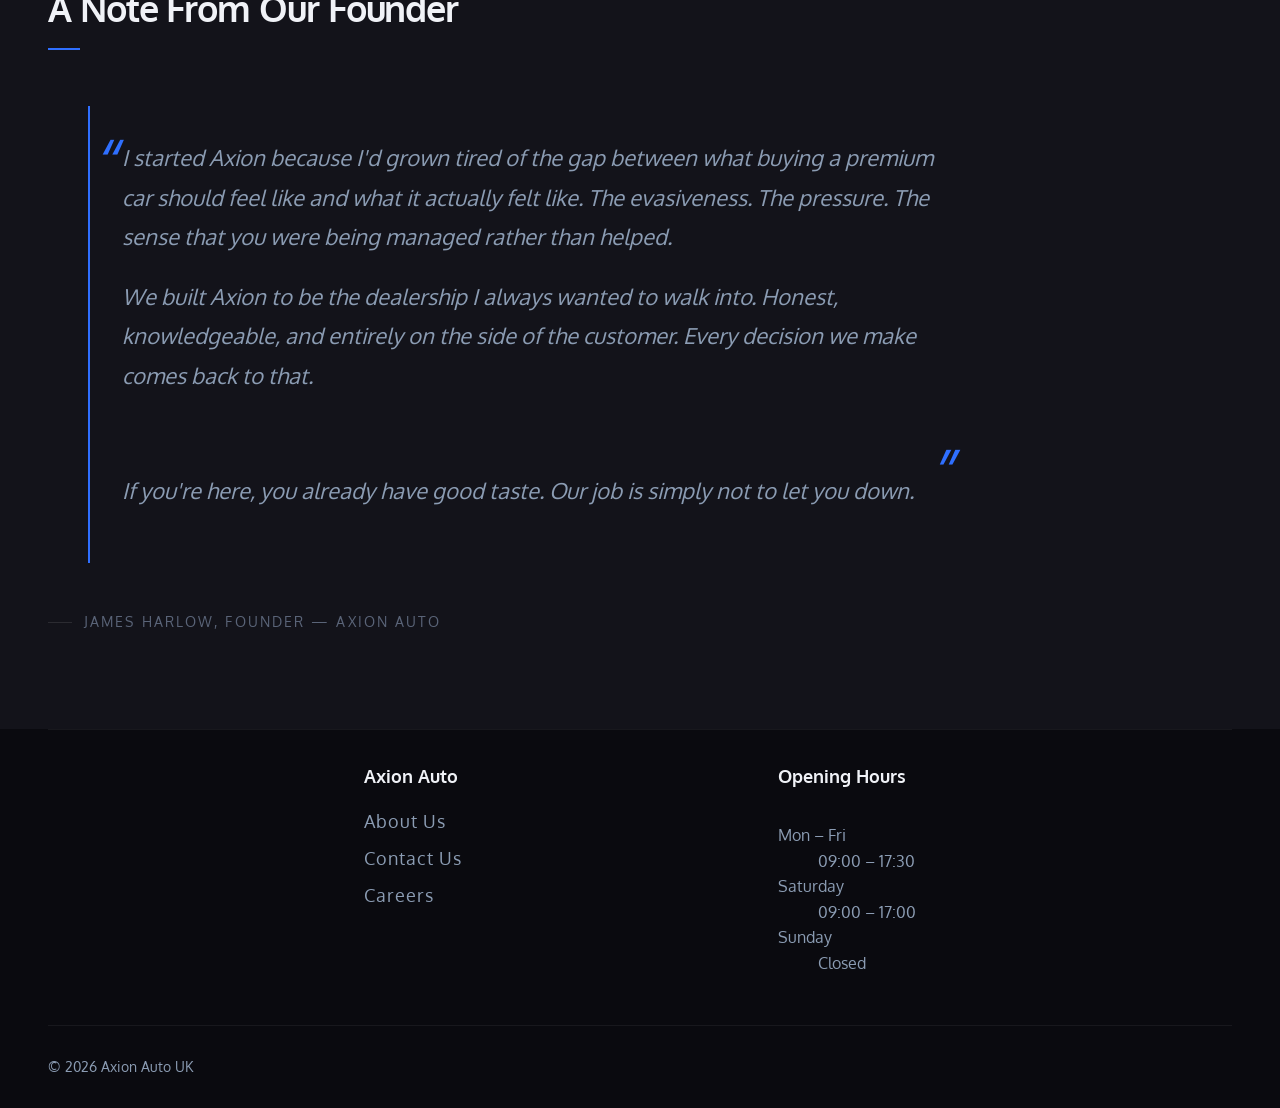
==== commit a7bf556b: "Add files via upload" ====
--- a/about.html
+++ b/about.html
@@ -230,24 +230,20 @@
           <div class="footer-column">
             <h2 class="footer-heading">Opening Hours</h2>
             <div class="hours">
-              <ul class="days-list" aria-label="Days">
-                <li>Monday</li>
-                <li>Tuesday</li>
-                <li>Wednesday</li>
-                <li>Thursday</li>
-                <li>Friday</li>
-                <li>Saturday</li>
-                <li>Sunday</li>
-              </ul>
-              <ul class="hours-list" aria-label="Hours">
-                <li>09:00 – 17:30</li>
-                <li>09:00 – 17:30</li>
-                <li>09:00 – 17:30</li>
-                <li>09:00 – 17:30</li>
-                <li>09:00 – 17:30</li>
-                <li>09:00 – 17:00</li>
-                <li>Closed</li>
-              </ul>
+              <dl class="hours-grid">
+                <div class="hour-row">
+                  <dt>Mon – Fri</dt>
+                  <dd>09:00 – 17:30</dd>
+                </div>
+                <div class="hour-row">
+                  <dt>Saturday</dt>
+                  <dd>09:00 – 17:00</dd>
+                </div>
+                <div class="hour-row">
+                  <dt>Sunday</dt>
+                  <dd>Closed</dd>
+                </div>
+              </dl>
             </div>
           </div>
         </div>
--- a/style.css
+++ b/style.css
@@ -312,7 +312,7 @@
 }
 
 .nav-cta::before {
-  content: "\260E";
+  content: "\260E\FE0E";
   margin-right: var(--space-2);
 }
 
@@ -1031,6 +1031,10 @@
     font-size: var(--font-size-2xl);
   }
 
+   .hero {
+      margin-top: 8rem;
+   }
+
   .hero-heading {
     font-size: var(--font-size-3xl);
   }
@@ -1094,6 +1098,10 @@
     gap: var(--space-10);
   }
 
+   .about-hero {
+      margin-top: 8rem;
+   }
+   
   .about-hero-content {
     padding: 0 var(--space-6);
   }
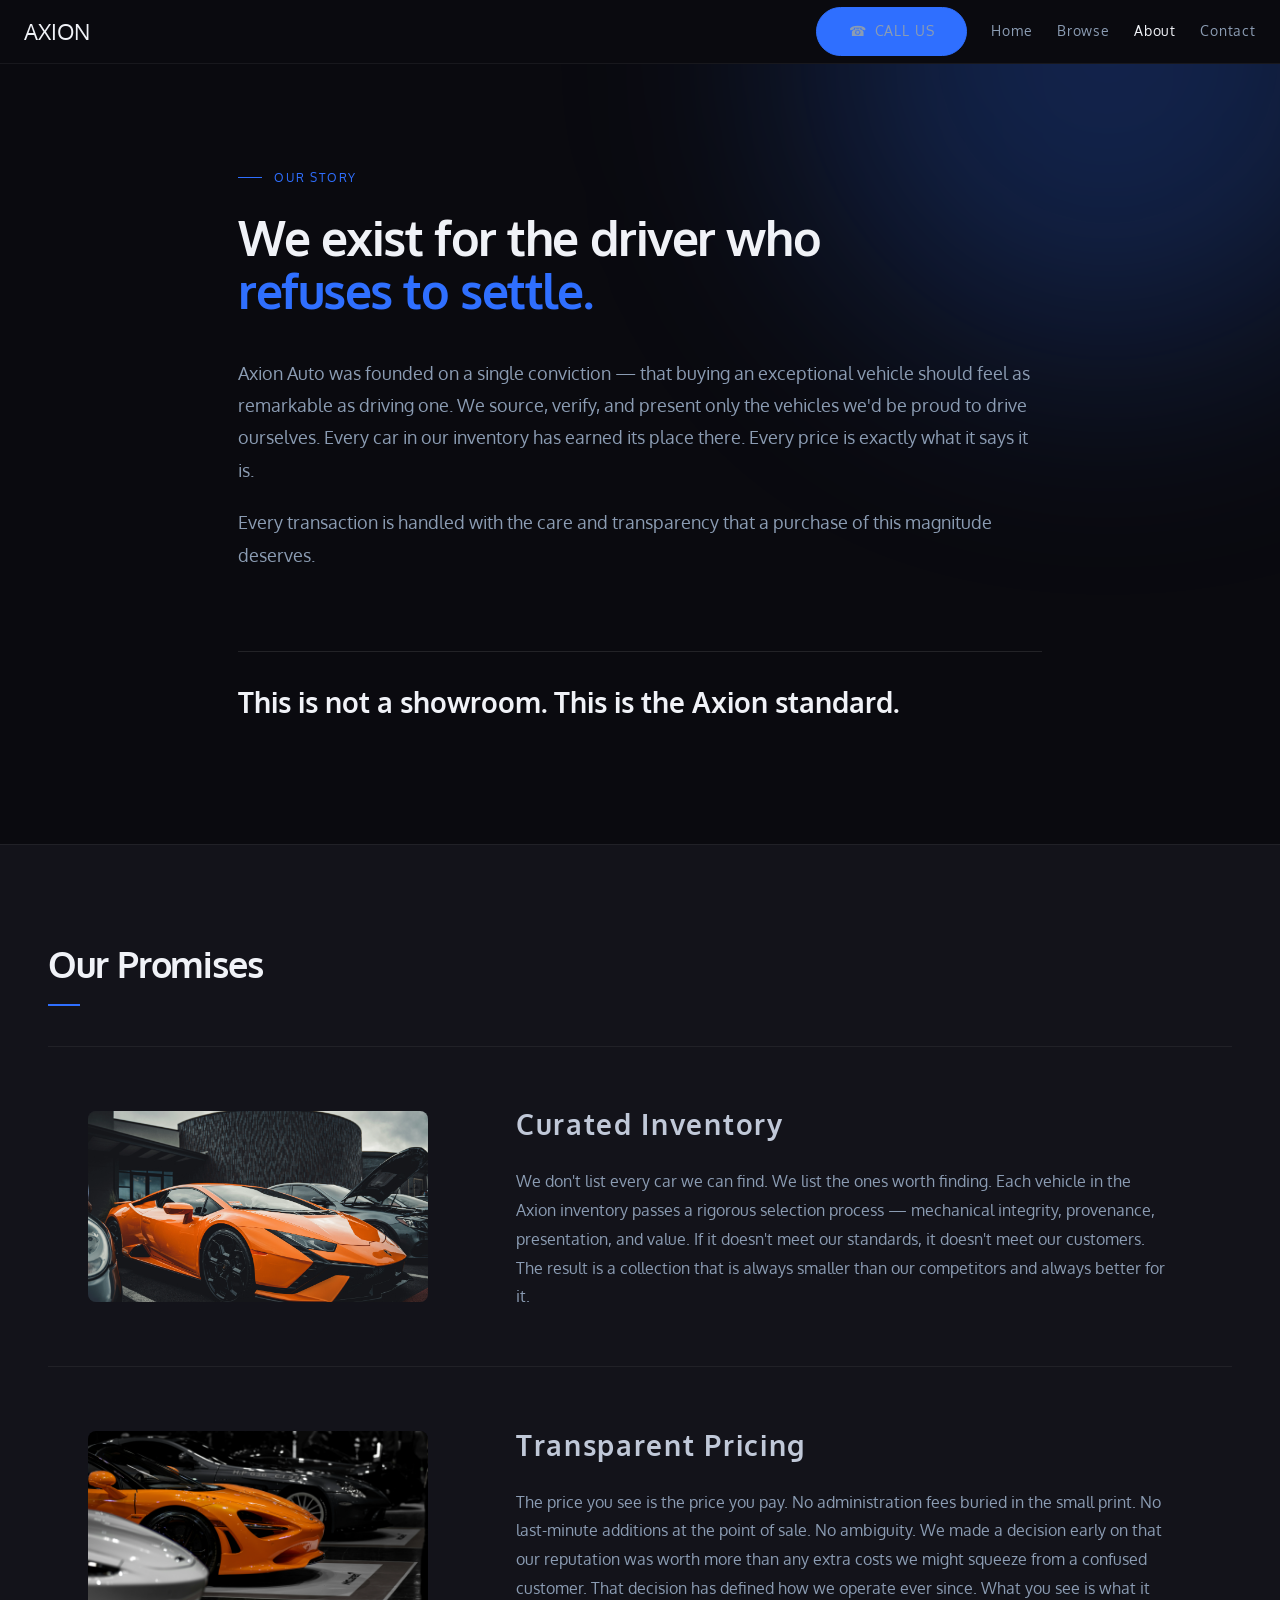
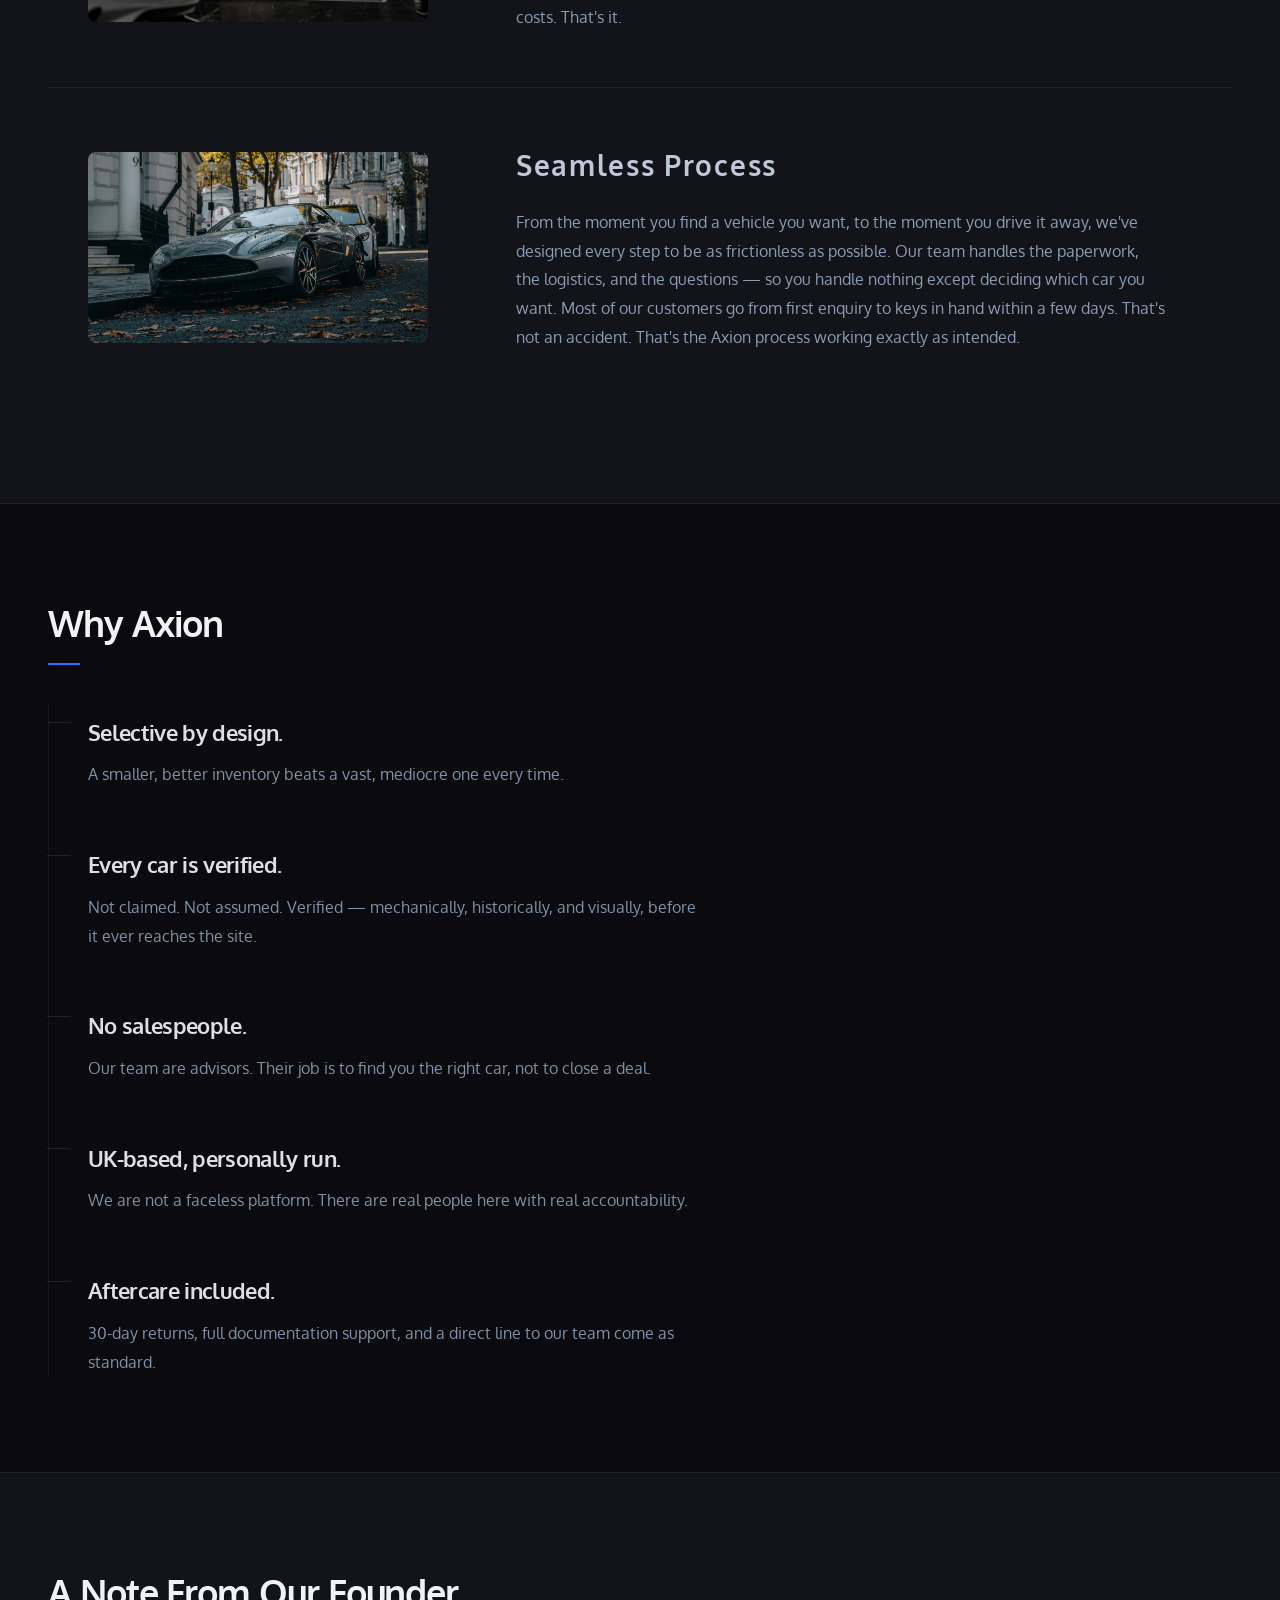
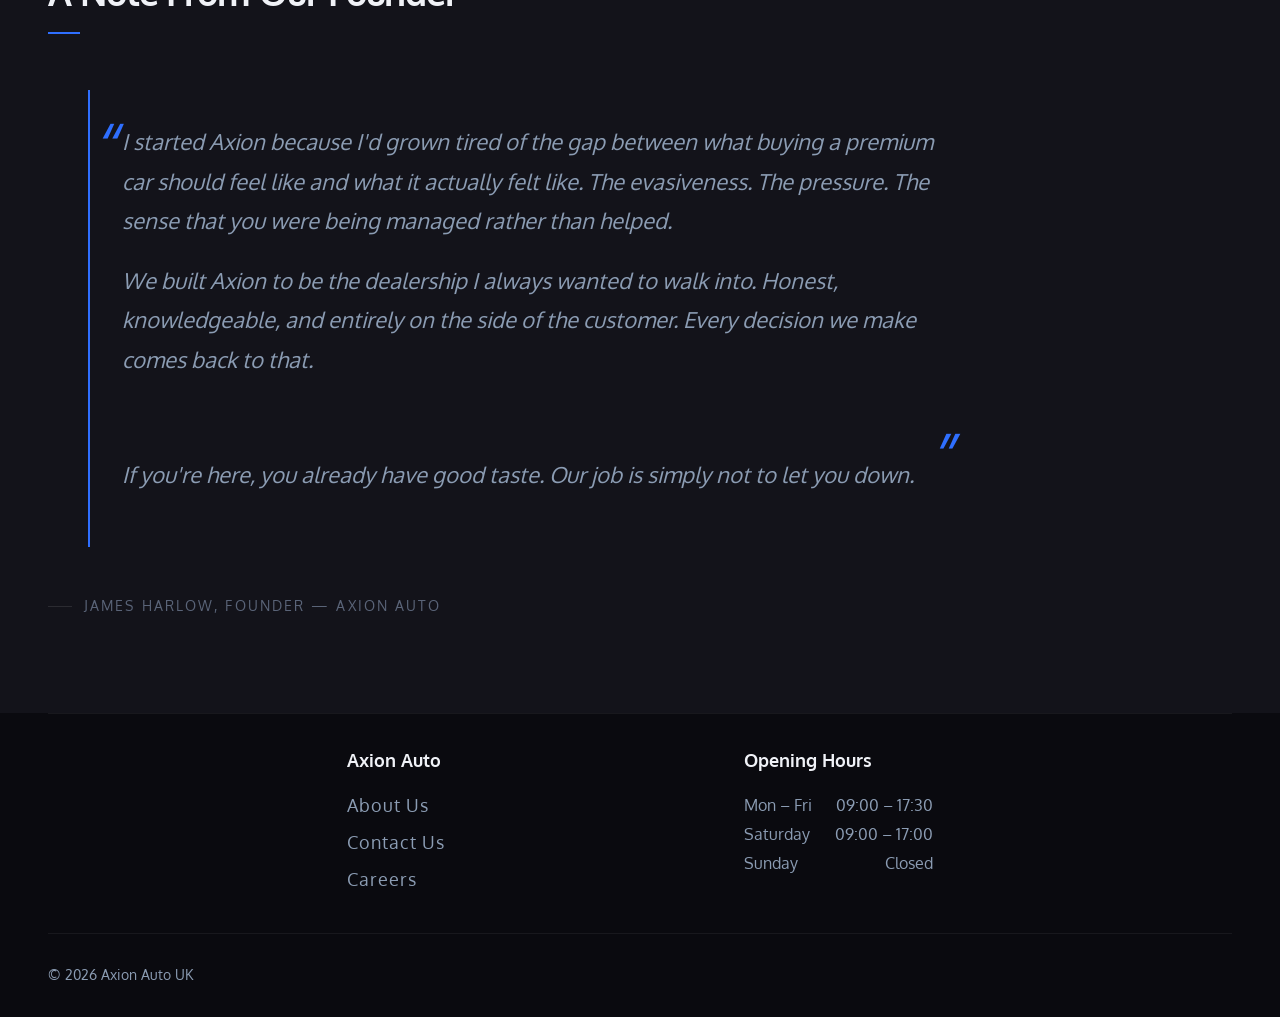
==== commit b141db7c: "Add files via upload" ====
--- a/about.html
+++ b/about.html
@@ -37,7 +37,6 @@
   <body>
     <header class="site-nav">
       <span class="site-header">AXION</span>
-
       <nav class="nav-header" aria-label="Main navigation">
         <a href="tel:+441234567890" class="btn btn--primary nav-cta">Call Us</a>
         <a href="./index.html">Home</a>
@@ -79,6 +78,7 @@
             <article class="promise-card">
               <figure class="promise-card-media">
                 <img
+                  class="about-card-image"
                   src="./assets/images/about-inventory.webp"
                   alt="Curated inventory detail"
                   loading="lazy"
@@ -100,9 +100,9 @@
             <article class="promise-card">
               <figure class="promise-card-media">
                 <img
+                  class="about-card-image"
                   src="./assets/images/about-pricing.webp"
-                  class="about-card-image"
-                  alt="Curated inventory image"
+                  alt="Transparent pricing detail"
                   loading="lazy"
                 />
               </figure>
@@ -123,9 +123,9 @@
             <article class="promise-card">
               <figure class="promise-card-media">
                 <img
+                  class="about-card-image"
                   src="./assets/images/about-process.webp"
-                  class="about-card-image"
-                  alt="Evocative inventory image"
+                  alt="Seamless process detail"
                   loading="lazy"
                 />
               </figure>
@@ -212,9 +212,7 @@
 
     <footer class="site-footer">
       <div class="section-inner">
-        <!-- NEW: Grouped Layout -->
         <div class="footer-layout">
-          <!-- Column 1 -->
           <div class="footer-column">
             <h2 class="footer-heading">Axion Auto</h2>
             <nav class="axion-footer" aria-label="Footer navigation">
@@ -225,8 +223,6 @@
               </ul>
             </nav>
           </div>
-
-          <!-- Column 2 -->
           <div class="footer-column">
             <h2 class="footer-heading">Opening Hours</h2>
             <div class="hours">
@@ -247,7 +243,6 @@
             </div>
           </div>
         </div>
-
         <div class="copyright">
           <p>&copy; 2026 Axion Auto UK</p>
         </div>
--- a/style.css
+++ b/style.css
@@ -8,6 +8,8 @@
   --color-bg-surface: #13131a;
   --color-bg-elevated: #1c1c26;
   --color-bg-overlay: rgba(10, 10, 15, 0.55);
+  --color-bg-overlay-car: rgba(20, 20, 20, 0.28);
+  --color-bg-overlay-deep: rgba(10, 10, 15, 0.95);
 
   /* Colors — accent */
   --color-accent-primary: #2f6fff;
@@ -139,6 +141,8 @@
 html {
   scroll-padding-top: var(--nav-height);
   scroll-behavior: smooth;
+  overflow-x: hidden;
+  width: 100%;
 }
 
 body {
@@ -191,7 +195,6 @@
   margin-top: var(--space-4);
 }
 
-/* Heading modifier for centered layouts */
 .section-heading--center {
   text-align: center;
 }
@@ -322,8 +325,8 @@
 
 .panel {
   position: relative;
-  max-width: 100vw;
-  min-height: 100vh;
+  max-width: 100%;
+  min-height: 100dvh;
   transition: opacity var(--transition-slow);
 }
 
@@ -458,7 +461,7 @@
 }
 
 .car-specs li:last-child {
-  grid-column: 1 / -1; /* Tells the item to stretch from the first grid line to the last */
+  grid-column: 1 / -1;
   margin-top: var(--space-2);
   padding-top: var(--space-2);
   border-top: 1px solid var(--color-border-subtle);
@@ -552,8 +555,7 @@
   justify-content: space-between;
   align-items: center;
   min-height: 30vh;
-  padding-top: var(--space-8);
-  padding-bottom: var(--space-8);
+  padding: var(--space-8) 0;
 }
 
 .banner-heading {
@@ -606,7 +608,6 @@
   background-color: var(--color-bg-base);
 }
 
-/* NEW: Layout Wrapper */
 .footer-layout {
   display: flex;
   justify-content: space-evenly;
@@ -659,12 +660,26 @@
   color: var(--color-text-secondary);
 }
 
-.days-list,
-.hours-list {
-  list-style: none;
+.hours-grid {
+  margin: 0;
   padding: 0;
-  margin: 0;
+  width: 100%;
+}
+
+.hour-row {
+  display: flex;
+  justify-content: space-between;
+  gap: var(--space-6);
   line-height: var(--line-height-relaxed);
+}
+
+.hour-row dt {
+  font-weight: var(--font-weight-regular);
+}
+
+.hour-row dd {
+  margin: 0;
+  text-align: right;
 }
 
 .copyright {
@@ -672,6 +687,639 @@
   font-size: var(--font-size-s);
   color: var(--color-text-secondary);
   border-top: 1px solid var(--color-border-subtle);
+}
+
+/* ============================================
+   INVENTORY PAGE
+   ============================================ */
+
+.inventory-header {
+  margin-top: var(--nav-height);
+  padding: var(--space-20) 0 var(--space-8);
+}
+
+/* --- Controls bar --- */
+.inventory-controls {
+  padding: var(--space-6) 0 var(--space-10);
+  border-bottom: 1px solid var(--color-border-subtle);
+  margin-bottom: var(--space-10);
+}
+
+.controls-bar {
+  display: flex;
+  justify-content: space-between;
+  align-items: flex-end;
+  gap: var(--space-8);
+  flex-wrap: wrap;
+}
+
+.controls-filters {
+  display: flex;
+  flex-direction: column;
+  gap: var(--space-4);
+  flex: 1 1 auto;
+  min-width: 0;
+}
+
+.controls-meta {
+  display: flex;
+  align-items: center;
+  gap: var(--space-6);
+  flex: 0 0 auto;
+}
+
+/* --- Filter groups --- */
+.filter-group {
+  display: flex;
+  align-items: center;
+  gap: var(--space-3);
+  flex-wrap: wrap;
+}
+
+.filter-group-label {
+  font-size: var(--font-size-xs);
+  color: var(--color-silver-muted);
+  letter-spacing: var(--tracking-widest);
+  text-transform: uppercase;
+  white-space: nowrap;
+  min-width: 5.5rem;
+}
+
+.filter-options {
+  display: flex;
+  gap: var(--space-2);
+  flex-wrap: wrap;
+}
+
+.filter-btn {
+  display: inline-block;
+  padding: var(--space-2) var(--space-5);
+  background: transparent;
+  border: 1px solid var(--color-border-default);
+  color: var(--color-text-secondary);
+  border-radius: var(--radius-pill);
+  font-family: var(--font-family-base);
+  font-size: var(--font-size-s);
+  cursor: pointer;
+  transition:
+    background-color var(--transition-fast),
+    border-color var(--transition-fast),
+    color var(--transition-fast);
+}
+
+.filter-btn:hover {
+  color: var(--color-text-primary);
+  border-color: var(--color-border-accent);
+}
+
+.filter-btn[aria-checked="true"] {
+  background: var(--color-accent-muted);
+  border-color: var(--color-accent-primary);
+  color: var(--color-accent-primary);
+}
+
+/* --- Result count + clear --- */
+.result-count {
+  display: inline-flex;
+  align-items: center;
+  gap: var(--space-3);
+  font-size: var(--font-size-s);
+  color: var(--color-text-secondary);
+  letter-spacing: var(--tracking-wide);
+  margin: 0;
+}
+
+.result-count-divider {
+  color: var(--color-text-disabled);
+}
+
+.clear-filters {
+  background: none;
+  border: none;
+  color: var(--color-accent-primary);
+  font-family: var(--font-family-base);
+  font-size: var(--font-size-s);
+  letter-spacing: var(--tracking-wide);
+  cursor: pointer;
+  padding: 0;
+  text-decoration: underline;
+  text-underline-offset: 3px;
+  transition: color var(--transition-fast);
+}
+
+.clear-filters:hover {
+  color: var(--color-accent-hover);
+}
+
+.clear-filters[hidden] {
+  display: none;
+}
+
+/* --- Sort dropdown (custom-styled native select) --- */
+.sort-wrapper {
+  display: flex;
+  align-items: center;
+  gap: var(--space-3);
+}
+
+.sort-label {
+  font-size: var(--font-size-xs);
+  color: var(--color-silver-muted);
+  letter-spacing: var(--tracking-widest);
+  text-transform: uppercase;
+  white-space: nowrap;
+}
+
+.sort-select-shell {
+  position: relative;
+  display: inline-block;
+}
+
+.sort-select {
+  appearance: none;
+  -webkit-appearance: none;
+  background: transparent;
+  border: 1px solid var(--color-border-default);
+  color: var(--color-text-primary);
+  font-family: var(--font-family-base);
+  font-size: var(--font-size-s);
+  padding: var(--space-2) var(--space-10) var(--space-2) var(--space-5);
+  border-radius: var(--radius-pill);
+  cursor: pointer;
+  min-width: 200px;
+  transition:
+    border-color var(--transition-fast),
+    color var(--transition-fast);
+}
+
+.sort-select:hover {
+  border-color: var(--color-border-accent);
+}
+
+.sort-select:focus-visible {
+  outline: 2px solid var(--color-accent-primary);
+  outline-offset: 2px;
+  border-color: var(--color-accent-primary);
+}
+
+.sort-select option {
+  background: var(--color-bg-elevated);
+  color: var(--color-text-primary);
+}
+
+/* Custom dropdown chevron */
+.sort-select-shell::after {
+  content: "";
+  position: absolute;
+  right: var(--space-5);
+  top: 50%;
+  transform: translateY(-50%) rotate(45deg);
+  width: 6px;
+  height: 6px;
+  border-right: 1px solid var(--color-text-secondary);
+  border-bottom: 1px solid var(--color-text-secondary);
+  pointer-events: none;
+  margin-top: -2px;
+}
+
+/* --- Card fade-in on render --- */
+@keyframes card-fade-in {
+  from {
+    opacity: 0;
+    transform: translateY(8px);
+  }
+  to {
+    opacity: 1;
+    transform: translateY(0);
+  }
+}
+
+#inventory-container .car-feature {
+  animation: card-fade-in var(--duration-slow) var(--ease-out) both;
+}
+
+/* Stagger the first few cards for a graceful cascade */
+#inventory-container .car-feature:nth-child(1) {
+  animation-delay: 0ms;
+}
+#inventory-container .car-feature:nth-child(2) {
+  animation-delay: 60ms;
+}
+#inventory-container .car-feature:nth-child(3) {
+  animation-delay: 120ms;
+}
+#inventory-container .car-feature:nth-child(4) {
+  animation-delay: 180ms;
+}
+#inventory-container .car-feature:nth-child(5) {
+  animation-delay: 240ms;
+}
+#inventory-container .car-feature:nth-child(6) {
+  animation-delay: 300ms;
+}
+
+/* --- Empty state --- */
+.inventory-empty {
+  grid-column: 1 / -1;
+  display: flex;
+  flex-direction: column;
+  align-items: center;
+  gap: var(--space-6);
+  padding: var(--space-24) 0;
+  text-align: center;
+}
+
+.inventory-empty__text {
+  font-size: var(--font-size-l);
+  color: var(--color-text-secondary);
+  margin: 0;
+}
+
+/* ============================================
+   DETAILS PAGE
+   ============================================ */
+
+.car-hero {
+  margin-top: var(--nav-height);
+  min-height: 85vh;
+  display: flex;
+  flex-direction: column;
+  justify-content: flex-end;
+  padding-bottom: var(--space-16);
+  /* Fallback only — overridden at runtime by script.js for each vehicle */
+  background-image:
+    linear-gradient(to top, var(--color-bg-base) 0%, transparent 60%),
+    url("./assets/images/2025-lamborghini-revuelto.webp");
+  background-position: center 70%;
+}
+
+.car-hero-content {
+  position: relative;
+  z-index: var(--z-raised);
+}
+
+.car-make {
+  font-size: var(--font-size-s);
+  color: var(--color-accent-primary);
+  text-transform: uppercase;
+  letter-spacing: var(--tracking-widest);
+  display: block;
+  margin-bottom: var(--space-2);
+  text-shadow: 0.06em 0.06em 0.12em rgba(0, 0, 0, 0.45);
+}
+
+.car-model {
+  font-size: var(--font-size-5xl);
+  font-weight: var(--font-weight-bold);
+  line-height: var(--line-height-tight);
+  margin: 0 0 var(--space-2);
+}
+
+.car-price {
+  font-size: var(--font-size-2xl);
+  color: var(--color-silver);
+  margin: 0;
+}
+
+/* ============================================
+   SINGLE CAR DETAILS — GALLERY
+   ============================================ */
+.car-gallery {
+  padding: var(--space-12) 0;
+}
+
+.gallery-grid {
+  display: grid;
+  grid-template-columns: repeat(4, 1fr);
+  gap: var(--space-4);
+  grid-auto-rows: 250px;
+}
+
+.gallery-item {
+  margin: 0;
+  border-radius: var(--radius-m);
+  overflow: hidden;
+  position: relative;
+  z-index: var(--z-raised);
+}
+
+.gallery-item__trigger {
+  display: block;
+  width: 100%;
+  height: 100%;
+  padding: 0;
+  margin: 0;
+  border: none;
+  background: transparent;
+  color: inherit;
+  cursor: pointer;
+}
+
+.gallery-item img {
+  width: 100%;
+  height: 100%;
+  object-fit: cover;
+  transition: transform var(--transition-slow);
+}
+
+.gallery-item:hover img {
+  transform: scale(1.05);
+}
+
+.gallery-item--featured {
+  grid-column: span 2;
+  grid-row: span 2;
+}
+
+/* ============================================
+   CAR DETAILS — DOSSIER
+   ============================================ */
+
+.car-dossier {
+  padding: var(--space-12) 0 var(--space-24);
+  background-color: var(--color-bg-surface);
+  border-top: 1px solid var(--color-border-subtle);
+}
+
+.dossier-grid {
+  display: grid;
+  grid-template-columns: repeat(3, 1fr);
+  gap: var(--space-12);
+  margin-top: var(--space-8);
+  align-items: start;
+}
+
+.dossier-subheading {
+  font-size: var(--font-size-xl);
+  color: var(--color-silver);
+  border-bottom: 1px solid var(--color-border-default);
+  padding-bottom: var(--space-4);
+  margin-bottom: var(--space-6);
+}
+
+.spec-list {
+  margin: 0;
+  padding: 0;
+}
+
+.spec-list--columns {
+  column-count: 2;
+  column-gap: var(--space-12);
+}
+
+.spec-row {
+  display: flex;
+  justify-content: space-between;
+  align-items: flex-start;
+  padding: var(--space-3) 0;
+  border-bottom: 1px solid var(--color-border-subtle);
+  break-inside: avoid;
+}
+
+.spec-row dt {
+  font-size: var(--font-size-s);
+  color: var(--color-text-secondary);
+  text-transform: uppercase;
+  letter-spacing: var(--tracking-wide);
+  flex: 0 0 40%;
+}
+
+.spec-row dd {
+  font-size: var(--font-size-m);
+  color: var(--color-text-primary);
+  margin: 0;
+  text-align: right;
+  display: flex;
+  flex-direction: column;
+  gap: var(--space-1);
+}
+
+.spec-highlights {
+  display: flex;
+  justify-content: space-evenly;
+  align-items: center;
+  gap: var(--space-12);
+  margin-top: var(--space-12);
+  text-align: center;
+}
+
+.spec-highlight {
+  display: flex;
+  flex-direction: row;
+  align-items: center;
+  gap: var(--space-2);
+  font-size: var(--font-size-xl);
+  letter-spacing: var(--tracking-wide);
+}
+
+.spec-highlight span {
+  font-size: var(--font-size-m);
+  color: var(--color-silver);
+  text-transform: uppercase;
+  letter-spacing: var(--tracking-widest);
+}
+
+.car-description {
+  padding: var(--space-12) 0 var(--space-24);
+  position: relative;
+}
+
+.car-description::before {
+  content: "";
+  position: absolute;
+  top: -50%;
+  right: -10%;
+  width: 600px;
+  height: 600px;
+  background: radial-gradient(
+    circle,
+    var(--color-accent-glow) 0%,
+    transparent 70%
+  );
+  border-radius: var(--radius-pill);
+  filter: blur(80px);
+  z-index: var(--z-base);
+  pointer-events: none;
+}
+
+.car-description__heading {
+  font-size: var(--font-size-3xl);
+  font-weight: var(--font-weight-bold);
+  color: var(--color-text-primary);
+  letter-spacing: var(--tracking-wide);
+  line-height: var(--line-height-snug);
+  margin: 0 0 var(--space-6);
+}
+
+.car-description__heading em {
+  font-style: normal;
+  color: var(--color-accent-primary);
+}
+
+.car-description__text {
+  max-width: 70ch;
+  font-size: var(--font-size-l);
+  font-weight: var(--font-weight-light);
+  color: var(--color-silver);
+}
+
+/* ============================================
+   CAR DETAILS — ACCORDION
+   ============================================ */
+
+.spec-summary {
+  cursor: pointer;
+  display: flex;
+  justify-content: space-between;
+  align-items: center;
+  user-select: none;
+  list-style: none;
+  transition: color var(--transition-fast);
+}
+
+.spec-summary:hover {
+  color: var(--color-text-primary);
+}
+
+.spec-summary::-webkit-details-marker {
+  display: none;
+}
+
+.accordion-icon::after {
+  content: "+";
+  font-size: var(--font-size-3xl);
+  font-weight: var(--font-weight-light);
+  color: var(--color-accent-primary);
+  line-height: 1;
+  display: inline-block;
+  transition: transform var(--transition-base);
+}
+
+.spec-accordion[open] .accordion-icon::after {
+  transform: rotate(45deg);
+  color: var(--color-text-secondary);
+}
+
+.spec-accordion[open] .accordion-content {
+  animation: fade-in-down var(--transition-base) forwards;
+}
+
+@keyframes fade-in-down {
+  0% {
+    opacity: 0;
+    transform: translateY(-10px);
+  }
+  100% {
+    opacity: 1;
+    transform: translateY(0);
+  }
+}
+
+/* ============================================
+   SINGLE CAR DETAILS — CONCIERGE FORM
+   ============================================ */
+.concierge-inquiry {
+  padding: var(--space-16) 0 var(--space-24);
+  background-color: var(--color-bg-base);
+}
+
+.form-wrapper {
+  max-width: 800px;
+  margin: 0 auto;
+  background: var(--color-bg-surface);
+  border: 1px solid var(--color-border-subtle);
+  border-radius: var(--radius-l);
+  padding: var(--space-12);
+  box-shadow: var(--shadow-l);
+}
+
+.form-lead {
+  text-align: center;
+  color: var(--color-text-secondary);
+  font-size: var(--font-size-l);
+  margin-bottom: var(--space-12);
+}
+
+.form-grid {
+  display: grid;
+  gap: var(--space-6);
+  margin-bottom: var(--space-8);
+}
+
+.input-group {
+  display: flex;
+  flex-direction: column;
+  gap: var(--space-2);
+}
+
+.input-group label {
+  font-size: var(--font-size-xs);
+  color: var(--color-silver-muted);
+  text-transform: uppercase;
+  letter-spacing: var(--tracking-widest);
+}
+
+.input-group input {
+  background: var(--color-bg-base);
+  border: 1px solid var(--color-border-subtle);
+  color: var(--color-text-primary);
+  font-family: var(--font-family-base);
+  font-size: var(--font-size-m);
+  padding: var(--space-4);
+  border-radius: var(--radius-s);
+  transition:
+    border-color var(--transition-fast),
+    box-shadow var(--transition-fast);
+}
+
+.input-group input:focus {
+  outline: none;
+  border-color: var(--color-accent-primary);
+  box-shadow: 0 0 0 1px var(--color-accent-primary);
+}
+
+/* Luxury toggle pills */
+.toggles-group {
+  display: flex;
+  gap: var(--space-4);
+  margin-bottom: var(--space-10);
+  flex-wrap: wrap;
+}
+
+.luxury-toggle {
+  cursor: pointer;
+}
+
+.toggle-input {
+  position: absolute;
+  opacity: 0;
+  width: 0;
+  height: 0;
+}
+
+.toggle-pill {
+  display: inline-block;
+  padding: var(--space-3) var(--space-6);
+  background: var(--color-bg-elevated);
+  border: 1px solid var(--color-border-default);
+  color: var(--color-text-secondary);
+  border-radius: var(--radius-pill);
+  font-size: var(--font-size-s);
+  transition:
+    background-color var(--transition-fast),
+    border-color var(--transition-fast),
+    color var(--transition-fast);
+}
+
+.toggle-input:checked + .toggle-pill {
+  background: var(--color-accent-muted);
+  border-color: var(--color-accent-primary);
+  color: var(--color-accent-primary);
+}
+
+.form-submit {
+  font-size: var(--font-size-m);
+  padding: var(--space-4) var(--space-8);
 }
 
 /* ============================================
@@ -796,7 +1444,6 @@
 .promise-list {
   display: flex;
   flex-direction: column;
-  gap: 0;
 }
 
 .promise-card {
@@ -870,7 +1517,6 @@
 
 .about-why {
   padding: var(--section-padding) 0;
-  background: transparent;
 }
 
 .why-list {
@@ -932,10 +1578,6 @@
   margin-bottom: var(--space-2);
 }
 
-.why-item + .why-item {
-  margin-top: var(--space-1);
-}
-
 /* ============================================
    ABOUT — FOUNDER QUOTE
    ============================================ */
@@ -1031,9 +1673,10 @@
     font-size: var(--font-size-2xl);
   }
 
-   .hero {
-      margin-top: 8rem;
-   }
+  .hero {
+    margin-top: 8rem;
+    background-image: url(./assets/images/hero-img-phone.webp);
+  }
 
   .hero-heading {
     font-size: var(--font-size-3xl);
@@ -1098,10 +1741,56 @@
     gap: var(--space-10);
   }
 
-   .about-hero {
-      margin-top: 8rem;
-   }
-   
+  .car-hero {
+    margin-top: var(--nav-height)
+  }
+
+  .gallery-grid {
+    display: flex;
+    overflow-x: auto;
+    scroll-snap-type: x mandatory;
+    gap: var(--space-4);
+    padding-bottom: var(--space-4);
+    -webkit-overflow-scrolling: touch;
+    scrollbar-width: none;
+    margin-left: calc(var(--space-6) * -1);
+    margin-right: calc(var(--space-6) * -1);
+    padding-left: var(--space-6);
+    padding-right: var(--space-6);
+  }
+
+  .gallery-grid::-webkit-scrollbar {
+    display: none;
+  }
+
+  .gallery-item {
+    flex: 0 0 85vw;
+    height: 350px;
+    scroll-snap-align: center;
+  }
+
+  .gallery-item--featured {
+    grid-column: auto;
+    grid-row: auto;
+    flex: 0 0 85vw;
+  }
+
+  .dossier-grid {
+    grid-template-columns: 1fr;
+  }
+  .spec-list--columns {
+    column-count: 1;
+  }
+
+  .spec-highlights {
+    flex-direction: column;
+    gap: var(--space-4);
+  }
+
+  .about-hero {
+    margin-top: 8rem;
+  }
+
   .about-hero-content {
     padding: 0 var(--space-6);
   }
@@ -1145,8 +1834,40 @@
     font-size: var(--font-size-l);
   }
 
+  .founder-quote-text p:first-child::before {
+    font-size: var(--font-size-3xl);
+    top: -4px;
+    left: var(--space-2);
+  }
+
+  .founder-quote-text p:last-child::after {
+    font-size: var(--font-size-3xl);
+  }
+
   .why-list {
     gap: var(--space-8);
+  }
+
+  /* Inventory controls — stack zones, full-width sort */
+  .controls-bar {
+    flex-direction: column;
+    align-items: stretch;
+    gap: var(--space-6);
+  }
+
+  .controls-meta {
+    justify-content: space-between;
+    width: 100%;
+    gap: var(--space-4);
+  }
+
+  .filter-group-label {
+    min-width: 0;
+    width: 100%;
+  }
+
+  .sort-select {
+    min-width: 0;
   }
 }
 
@@ -1172,4 +1893,127 @@
   .why-list {
     gap: var(--space-6);
   }
-}
+
+  .dossier-grid {
+    grid-template-columns: repeat(2, 1fr);
+  }
+}
+
+/* ============================================
+   MEDIA QUERIES — ≥ 1280px
+   ============================================ */
+
+@media (min-width: 1280px) {
+  /* Prevent the featured-cars grid from going past 3 columns on
+     ultra-wide screens — preserves premium card proportions */
+  .featured-cars {
+    grid-template-columns: repeat(3, 1fr);
+  }
+}
+
+/*============================================
+    ACCESSIBILITY MEDIA QUERIES
+    ============================================ */
+
+    @media (prefers-reduced-motion: reduce) {
+  *, *::before, *::after {
+    animation-duration: 0.01ms !important;
+    transition-duration: 0.01ms !important;
+  }
+}
+
+/* ============================================
+   LIGHTBOX COMPONENT
+   ============================================ */
+.lightbox {
+  position: fixed;
+  inset: 0;
+  background-color: var(--color-bg-overlay-deep);
+  z-index: var(--z-modal);
+  display: flex;
+  justify-content: center;
+  align-items: center;
+
+  opacity: 0;
+  pointer-events: none;
+  transition: opacity var(--transition-base);
+}
+
+.lightbox.active {
+  opacity: 1;
+  pointer-events: auto;
+}
+
+.lightbox img {
+  max-width: 90vw;
+  max-height: 90vh;
+  border-radius: var(--radius-m);
+  box-shadow: var(--shadow-l);
+  object-fit: contain;
+}
+
+.lightbox-close {
+  position: absolute;
+  top: var(--space-6);
+  right: var(--space-8);
+  width: 3rem;
+  height: 3rem;
+  display: inline-flex;
+  align-items: center;
+  justify-content: center;
+  background: transparent;
+  border: none;
+  color: var(--color-text-primary);
+  font-size: var(--font-size-3xl);
+  line-height: 1;
+  cursor: pointer;
+  transition:
+    color var(--transition-fast),
+    transform var(--transition-fast);
+}
+
+.lightbox-close:hover,
+.lightbox-close:focus-visible {
+  color: var(--color-accent-primary);
+  transform: translateY(-1px);
+}
+
+.gallery-item {
+  cursor: pointer;
+}
+
+/* Lightbox navigation arrows */
+.lightbox-nav {
+  position: absolute;
+  top: 50%;
+  transform: translateY(-50%);
+  background: transparent;
+  border: none;
+  color: rgba(255, 255, 255, 0.5);
+  font-size: var(--font-size-4xl);
+  font-weight: var(--font-weight-light);
+  cursor: pointer;
+  padding: var(--space-4);
+  transition:
+    color var(--transition-fast),
+    transform var(--transition-fast);
+  z-index: var(--z-raised);
+}
+
+.lightbox-nav:hover {
+  color: var(--color-text-primary);
+}
+
+.lightbox-prev {
+  left: var(--space-4);
+}
+.lightbox-prev:hover {
+  transform: translateY(-50%) translateX(-4px);
+}
+
+.lightbox-next {
+  right: var(--space-4);
+}
+.lightbox-next:hover {
+  transform: translateY(-50%) translateX(4px);
+}
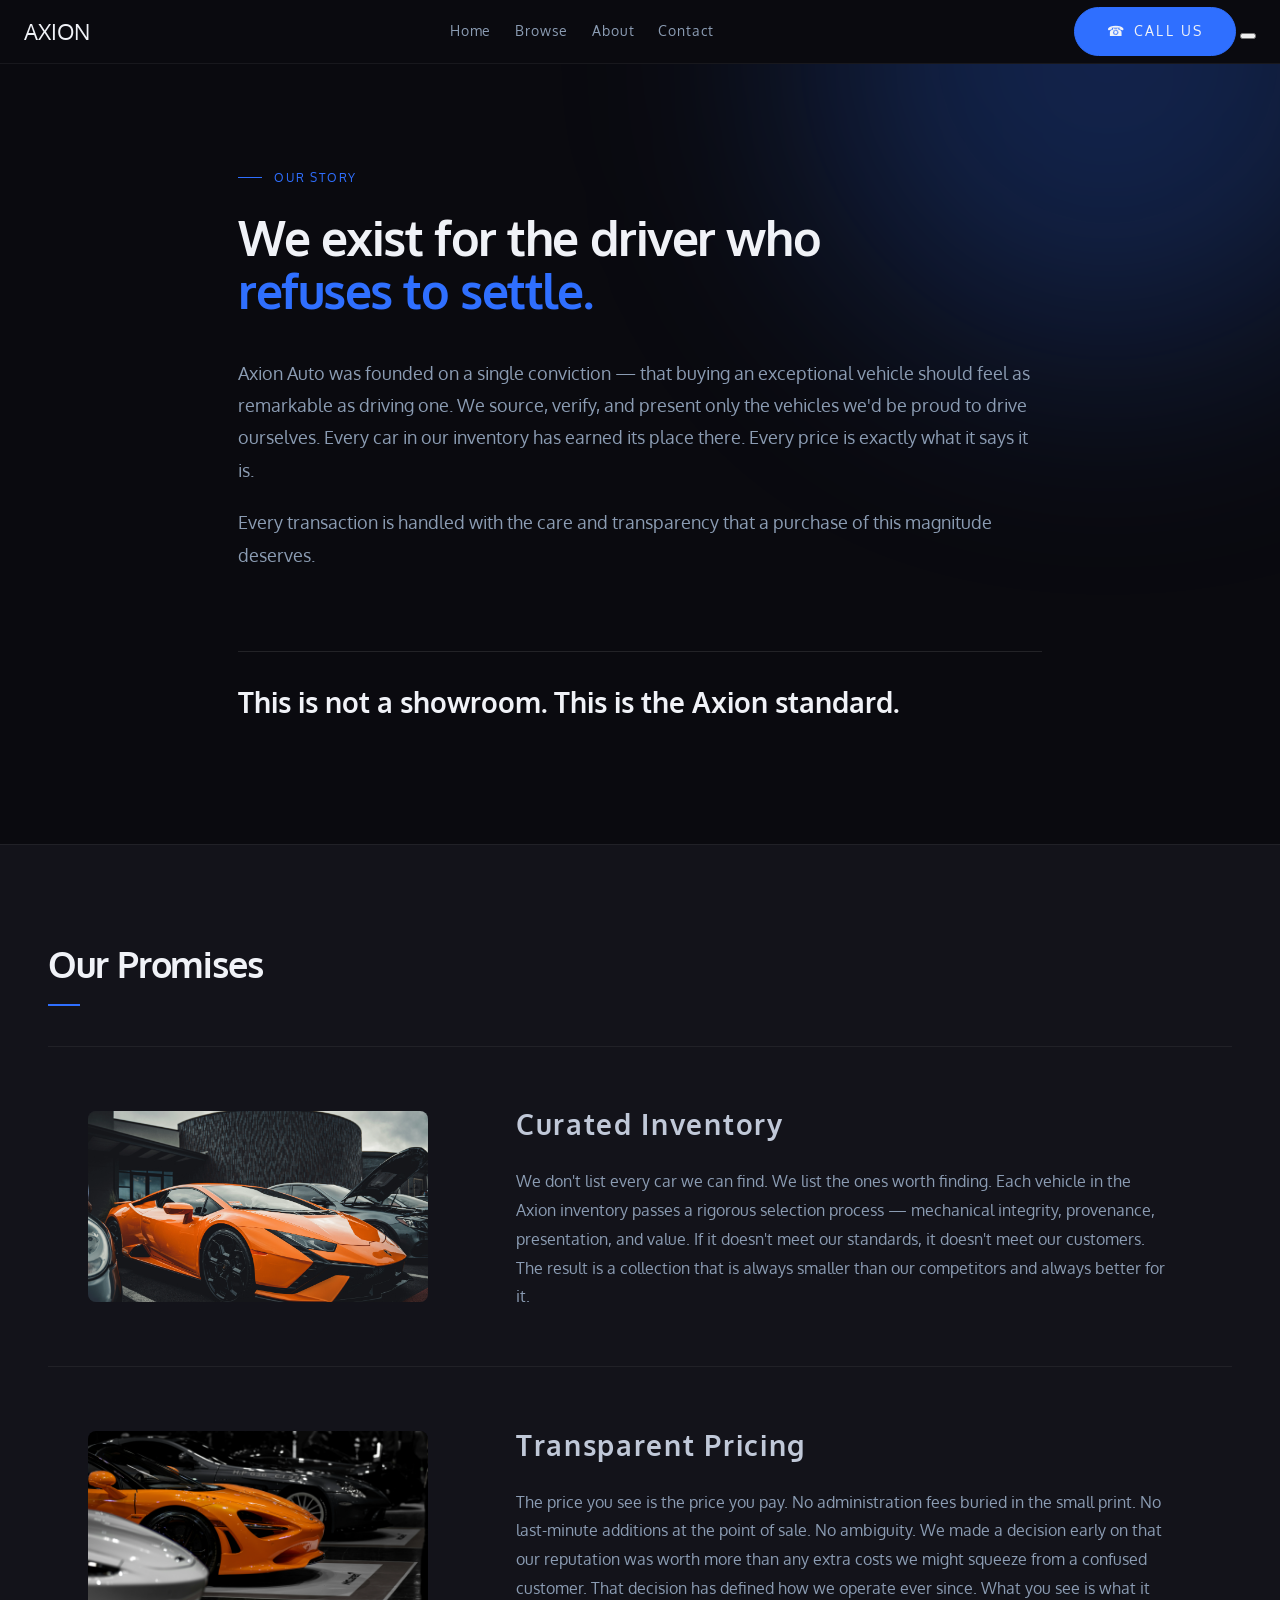
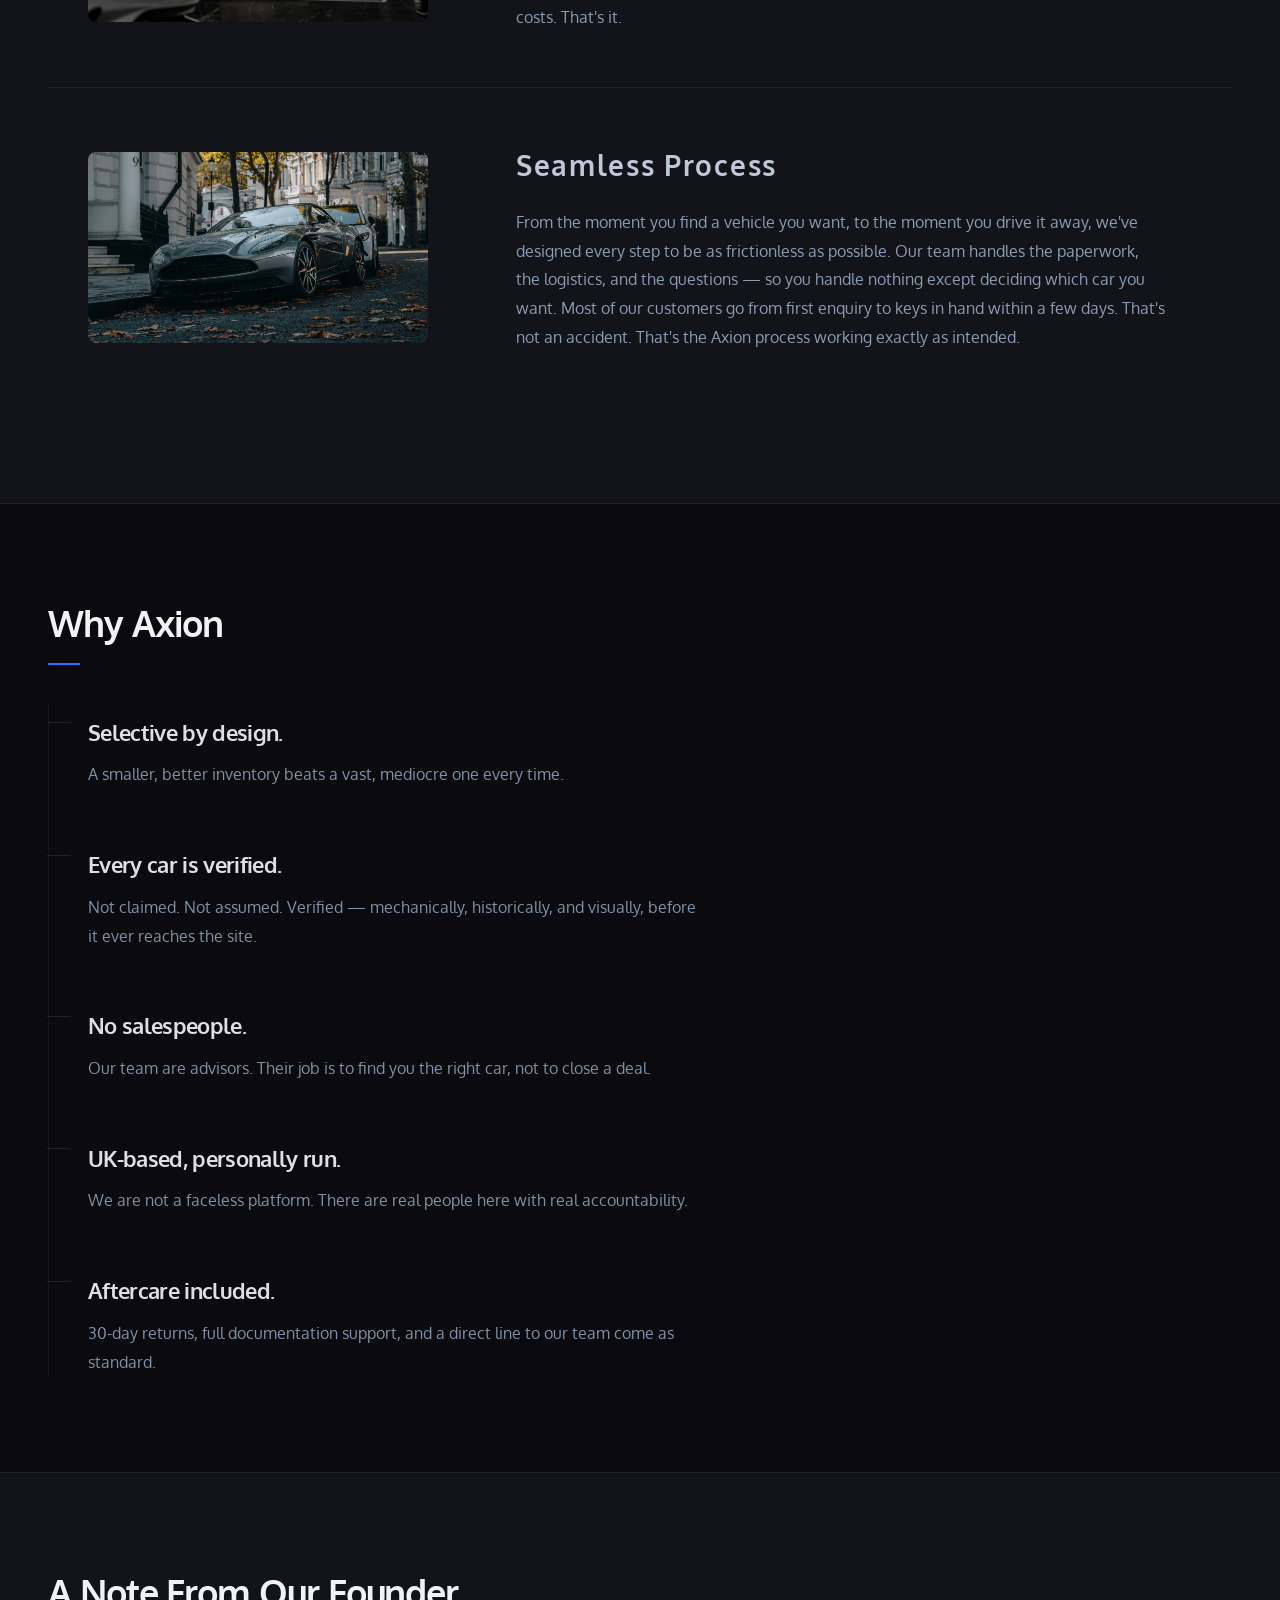
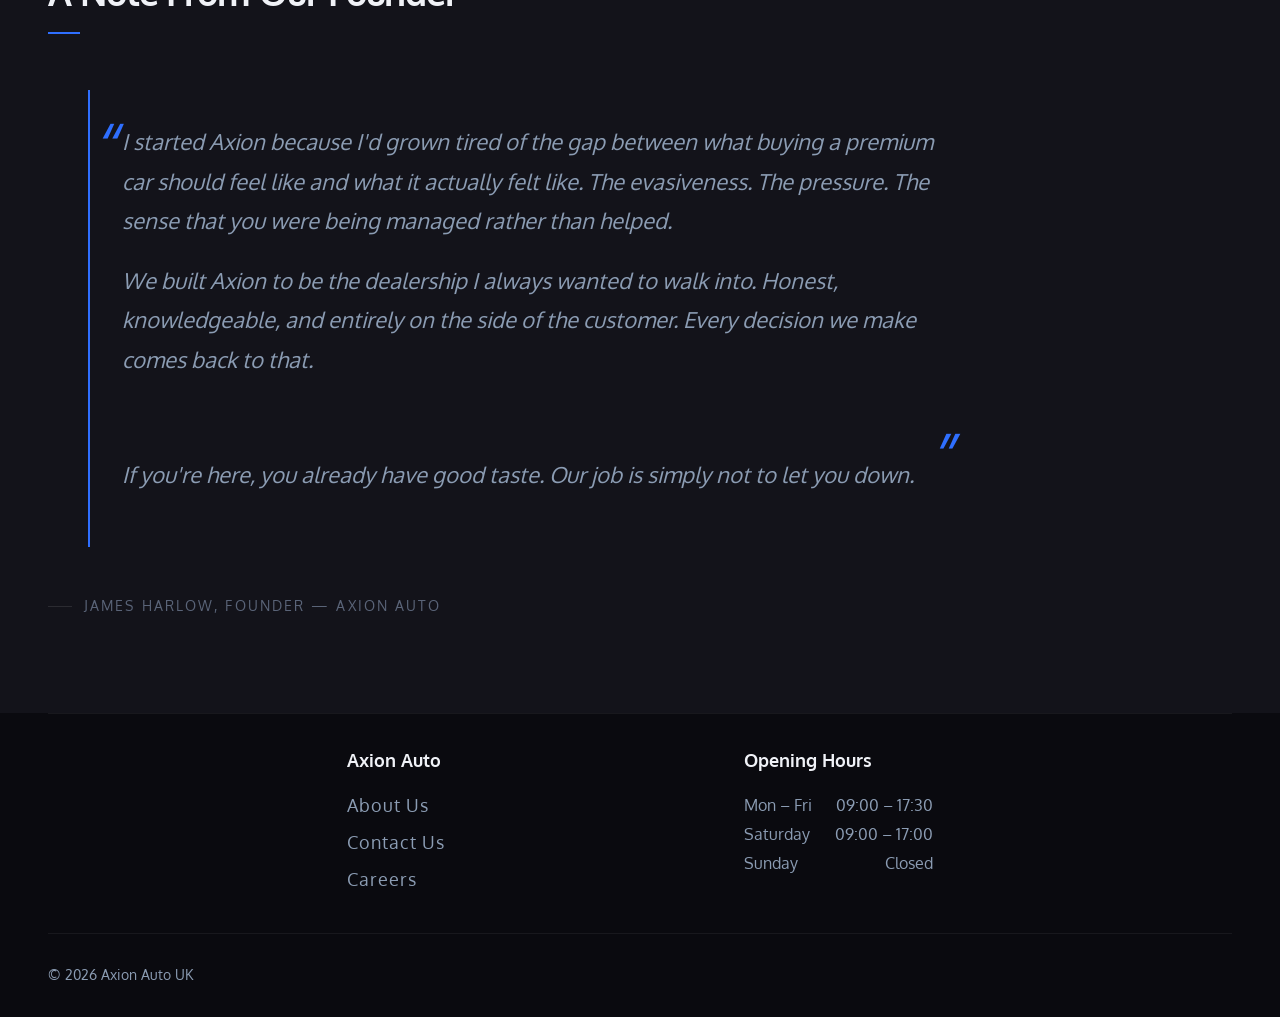
==== commit c38a95c2: "Add files via upload" ====
--- a/about.html
+++ b/about.html
@@ -37,13 +37,27 @@
   <body>
     <header class="site-nav">
       <span class="site-header">AXION</span>
-      <nav class="nav-header" aria-label="Main navigation">
-        <a href="tel:+441234567890" class="btn btn--primary nav-cta">Call Us</a>
+      <nav class="nav-header" id="nav-menu" aria-label="Main navigation">
         <a href="./index.html">Home</a>
         <a href="./inventory.html">Browse</a>
-        <a href="./about.html" aria-current="page">About</a>
+        <a href="./about.html">About</a>
         <a href="./contact.html">Contact</a>
       </nav>
+      <div class="nav-actions">
+        <a href="tel:+441234567890" class="btn btn--primary nav-cta">Call Us</a>
+        <button
+          class="nav-toggle"
+          id="nav-toggle"
+          type="button"
+          aria-label="Open navigation menu"
+          aria-expanded="false"
+          aria-controls="nav-menu"
+        >
+          <span class="nav-toggle-bar" aria-hidden="true"></span>
+          <span class="nav-toggle-bar" aria-hidden="true"></span>
+          <span class="nav-toggle-bar" aria-hidden="true"></span>
+        </button>
+      </div>
     </header>
 
     <main>
@@ -248,5 +262,6 @@
         </div>
       </div>
     </footer>
+    <script src="./script.js" defer></script>
   </body>
 </html>
--- a/style.css
+++ b/style.css
@@ -1846,6 +1846,10 @@
 
   .why-list {
     gap: var(--space-8);
+  }
+
+  .inventory-header {
+    margin-top: 8.5rem;
   }
 
   /* Inventory controls — stack zones, full-width sort */
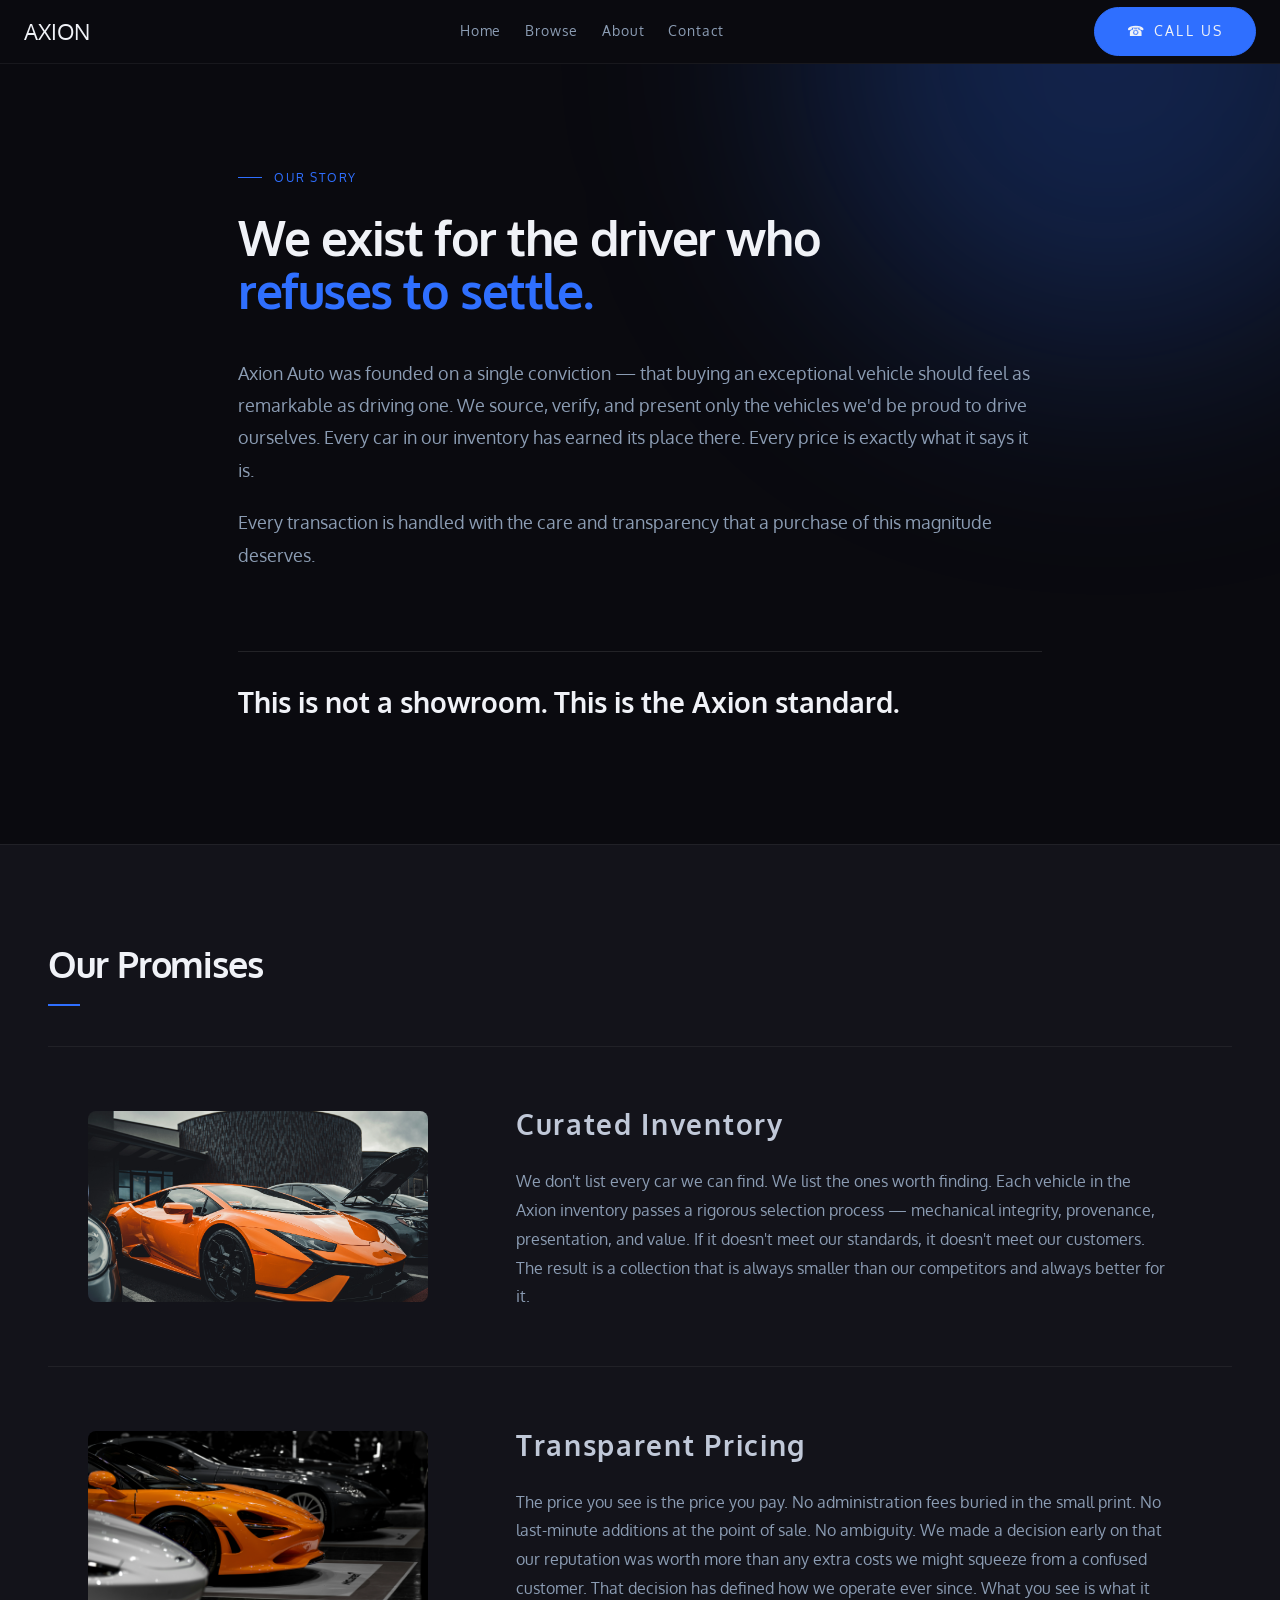
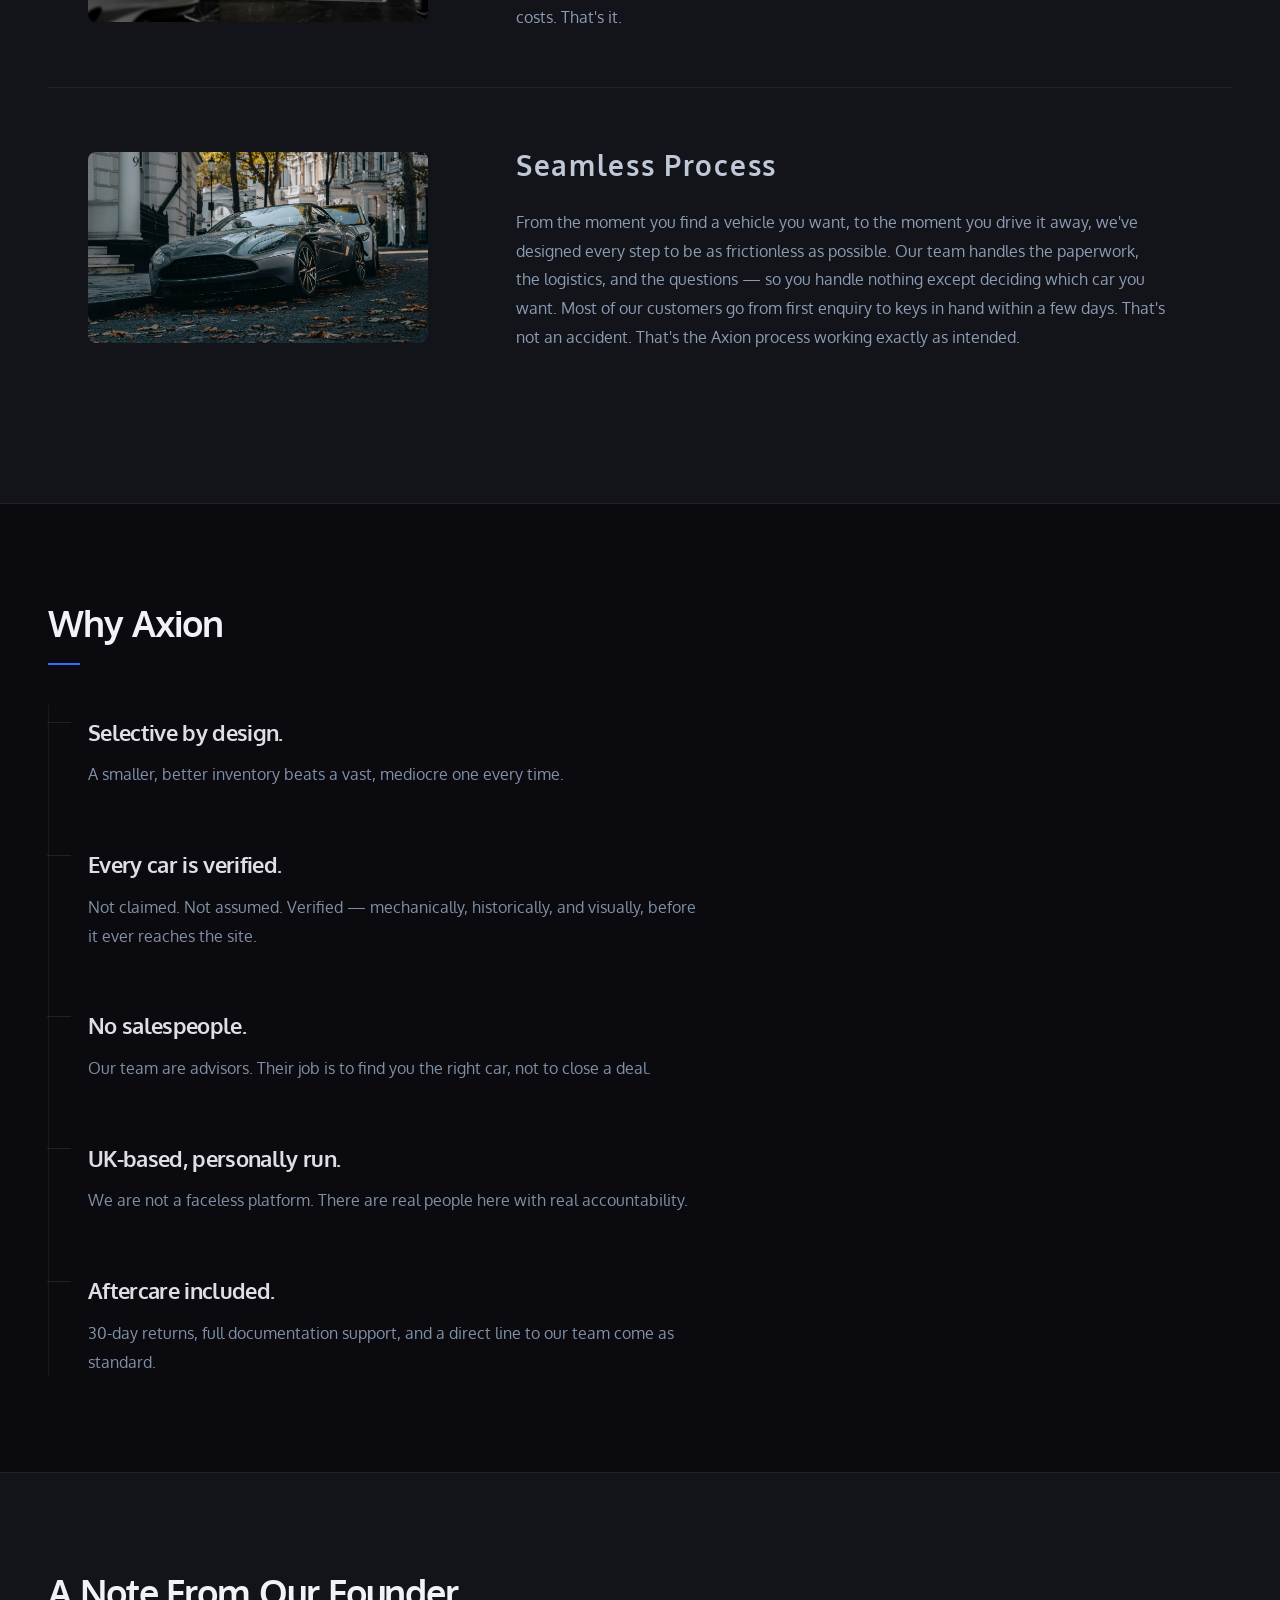
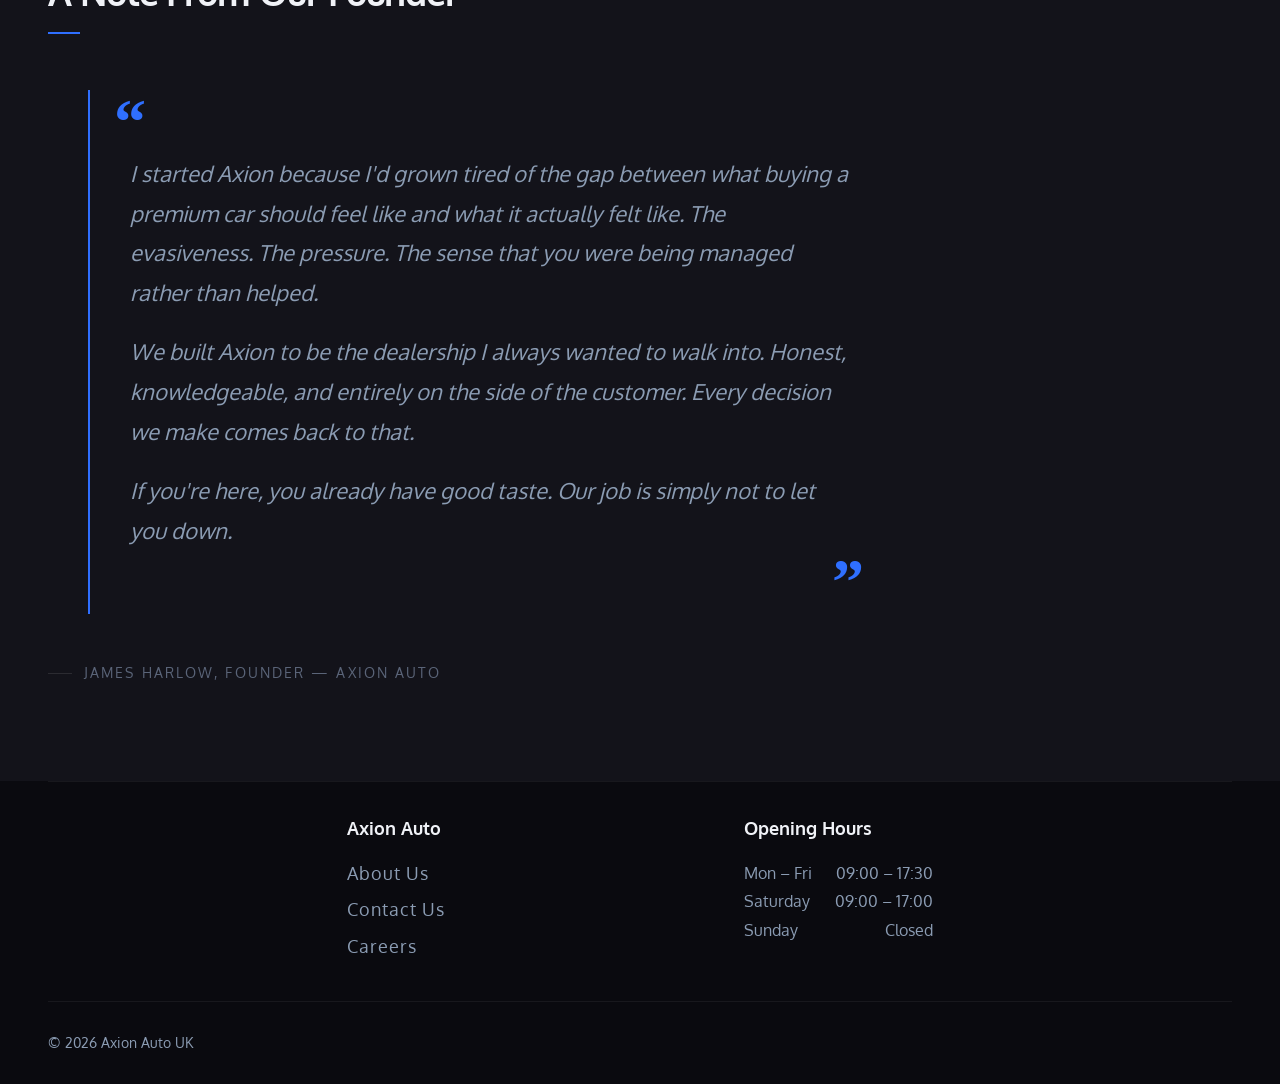
==== commit ac984c72: "Add files via upload" ====
--- a/about.html
+++ b/about.html
@@ -264,4 +264,4 @@
     </footer>
     <script src="./script.js" defer></script>
   </body>
-</html>
+</html>
--- a/style.css
+++ b/style.css
@@ -113,7 +113,16 @@
   --container-2xl: 1440px;
 
   --nav-height: 64px;
-  --section-padding: var(--space-24);
+  --section-padding: var(
+    --space-24
+  ); /* 6rem — standard rhythm for every content section */
+  --section-padding-compact: var(
+    --space-16
+  ); /* 4rem — for utility/intro sections that flow into another */
+  --section-padding-tiny: var(
+    --space-4
+  ); /* 2rem — for tight sections like the banner */
+  --hero-height: 80dvh; /* unified viewport hero height */
 
   /* Glass */
   --glass-bg: rgba(19, 19, 26, 0.72);
@@ -153,6 +162,7 @@
   font-size: var(--font-size-m);
   line-height: var(--line-height-base);
   -webkit-font-smoothing: antialiased;
+  overflow-x: hidden;
 }
 
 main {
@@ -319,6 +329,19 @@
   margin-right: var(--space-2);
 }
 
+/* Hidden at all viewports above 429px */
+.nav-toggle {
+  display: none;
+}
+
+/* Right-side utility group — holds the Call Us CTA always,
+   plus the hamburger toggle which only appears below 429px */
+.nav-actions {
+  display: flex;
+  align-items: center;
+  gap: var(--space-4);
+}
+
 /* ============================================
    PANELS
    ============================================ */
@@ -341,13 +364,17 @@
    ============================================ */
 
 .hero {
-  background-image: url(./assets/images/hero-img.webp);
+  background-image:
+    linear-gradient(to top, var(--color-bg-base) 0%, transparent 60%),
+    url("./assets/images/hero-img.webp");
   position: relative;
   margin-top: var(--nav-height);
   display: flex;
   flex-flow: column nowrap;
   justify-content: space-between;
   align-items: flex-start;
+  height: var(--hero-height);
+  padding: var(--space-4);
 }
 
 .hero::before {
@@ -362,7 +389,7 @@
   display: flex;
   flex-flow: column nowrap;
   justify-content: space-between;
-  min-height: 85vh;
+  min-height: 70dvh;
   z-index: var(--z-raised);
 }
 
@@ -371,7 +398,6 @@
   font-size: var(--font-size-5xl);
   font-weight: var(--font-weight-bold);
   color: var(--color-text-primary);
-  padding-left: var(--space-4);
   letter-spacing: var(--tracking-tight);
   line-height: var(--line-height-tight);
   margin: 0;
@@ -380,7 +406,6 @@
 .hero-subheading {
   font-size: var(--font-size-2xl);
   font-weight: var(--font-weight-bold);
-  padding-left: var(--space-4);
   margin: 0;
 }
 
@@ -400,14 +425,13 @@
    ============================================ */
 
 .featured-cars-section {
-  padding: var(--space-16) 0 var(--space-8);
+  padding: var(--section-padding) 0;
 }
 
 .featured-cars {
   display: grid;
   grid-template-columns: repeat(auto-fit, minmax(320px, 1fr));
   gap: var(--space-6);
-  padding: 0 0 var(--space-8);
 }
 
 .car-feature {
@@ -483,9 +507,9 @@
 }
 
 .promise {
-  flex: 1 1 30vw;
-  min-width: 30vw;
-  min-height: 70vh;
+  flex: 1 1 30%;
+  min-width: 30%;
+  min-height: 70dvh;
   display: flex;
   flex-direction: column;
   justify-content: space-between;
@@ -545,8 +569,7 @@
 .banner {
   background: var(--glass-bg);
   backdrop-filter: var(--glass-blur);
-  border: var(--glass-border);
-  margin-bottom: var(--section-padding);
+  padding: var(--section-padding) 0;
 }
 
 .banner-inner {
@@ -554,8 +577,7 @@
   flex-flow: row nowrap;
   justify-content: space-between;
   align-items: center;
-  min-height: 30vh;
-  padding: var(--space-8) 0;
+  gap: var(--space-8);
 }
 
 .banner-heading {
@@ -695,14 +717,13 @@
 
 .inventory-header {
   margin-top: var(--nav-height);
-  padding: var(--space-20) 0 var(--space-8);
+  padding: var(--section-padding) 0 var(--section-padding-compact);
 }
 
 /* --- Controls bar --- */
 .inventory-controls {
-  padding: var(--space-6) 0 var(--space-10);
+  padding: 0 0 var(--section-padding-compact);
   border-bottom: 1px solid var(--color-border-subtle);
-  margin-bottom: var(--space-10);
 }
 
 .controls-bar {
@@ -941,12 +962,11 @@
 
 .car-hero {
   margin-top: var(--nav-height);
-  min-height: 85vh;
+  min-height: var(--hero-height);
   display: flex;
   flex-direction: column;
   justify-content: flex-end;
   padding-bottom: var(--space-16);
-  /* Fallback only — overridden at runtime by script.js for each vehicle */
   background-image:
     linear-gradient(to top, var(--color-bg-base) 0%, transparent 60%),
     url("./assets/images/2025-lamborghini-revuelto.webp");
@@ -981,11 +1001,24 @@
   margin: 0;
 }
 
+.car-redirects {
+  padding: var(--section-padding-tiny) 0;
+}
+
+.car-redirects .hero-links {
+  display: flex;
+  justify-content: center;
+  gap: var(--space-6);
+  flex-wrap: wrap;
+  min-height: 0;
+}
+
 /* ============================================
    SINGLE CAR DETAILS — GALLERY
    ============================================ */
 .car-gallery {
-  padding: var(--space-12) 0;
+  padding: var(--section-padding) 0;
+  z-index: var(--z-raised);
 }
 
 .gallery-grid {
@@ -1003,18 +1036,6 @@
   z-index: var(--z-raised);
 }
 
-.gallery-item__trigger {
-  display: block;
-  width: 100%;
-  height: 100%;
-  padding: 0;
-  margin: 0;
-  border: none;
-  background: transparent;
-  color: inherit;
-  cursor: pointer;
-}
-
 .gallery-item img {
   width: 100%;
   height: 100%;
@@ -1036,7 +1057,7 @@
    ============================================ */
 
 .car-dossier {
-  padding: var(--space-12) 0 var(--space-24);
+  padding: var(--section-padding) 0;
   background-color: var(--color-bg-surface);
   border-top: 1px solid var(--color-border-subtle);
 }
@@ -1120,7 +1141,7 @@
 }
 
 .car-description {
-  padding: var(--space-12) 0 var(--space-24);
+  padding: var(--section-padding) 0;
   position: relative;
 }
 
@@ -1219,7 +1240,7 @@
    SINGLE CAR DETAILS — CONCIERGE FORM
    ============================================ */
 .concierge-inquiry {
-  padding: var(--space-16) 0 var(--space-24);
+  padding: var(--section-padding) 0;
   background-color: var(--color-bg-base);
 }
 
@@ -1355,7 +1376,7 @@
 
 .about-hero {
   position: relative;
-  padding: var(--space-24) 0;
+  padding: var(--section-padding) 0;
   margin-top: var(--nav-height);
   overflow: hidden;
 }
@@ -1465,6 +1486,7 @@
   flex-direction: column;
   gap: var(--space-5);
   max-width: 65ch;
+  min-width: 0;
 }
 
 .promise-card-heading {
@@ -1490,6 +1512,7 @@
   aspect-ratio: 16 / 9;
   max-height: 320px;
   contain: paint;
+  min-width: 0;
 }
 
 .promise-card-media img {
@@ -1498,19 +1521,6 @@
   object-fit: cover;
   object-position: center;
 }
-
-.promise-card:nth-child(1) .promise-card-media img {
-  object-position: 60% center;
-}
-.promise-card:nth-child(2) .promise-card-media img {
-  object-position: center;
-  aspect-ratio: 21 / 9;
-}
-.promise-card:nth-child(3) .promise-card-media img {
-  object-position: 40% center;
-  aspect-ratio: 16 / 10;
-}
-
 /* ============================================
    ABOUT — WHY AXION
    ============================================ */
@@ -1596,11 +1606,12 @@
 }
 
 .founder-quote-text {
-  padding: var(--space-8) 0 var(--space-8) var(--space-8);
+  position: relative;
+  padding: var(--space-16) var(--space-10);
+  max-width: 50rem;
   display: flex;
   flex-direction: column;
   gap: var(--space-5);
-  position: relative;
   border-left: 2px solid var(--color-accent-primary);
 }
 
@@ -1610,23 +1621,32 @@
   line-height: var(--line-height-relaxed);
   font-style: italic;
   margin: 0;
-  max-width: 65ch;
-}
-
-.founder-quote-text p:first-child::before {
+}
+
+/* Decorative quotation marks — anchored to the blockquote corners,
+   not the paragraphs. Scale smoothly via clamp() across all viewports. */
+.founder-quote-text::before,
+.founder-quote-text::after {
+  position: absolute;
+  font-size: clamp(2.5rem, 6vw, 4rem);
+  font-family: Georgia, "Times New Roman", serif;
+  font-style: normal;
+  font-weight: var(--font-weight-bold);
+  line-height: 1;
+  color: var(--color-accent-primary);
+  pointer-events: none;
+}
+
+.founder-quote-text::before {
   content: "\201C";
-  position: absolute;
-  font-size: var(--font-size-5xl);
-  color: var(--color-accent-primary);
   top: 0;
-  left: 0;
-}
-
-.founder-quote-text p:last-child::after {
+  left: var(--space-6);
+}
+
+.founder-quote-text::after {
   content: "\201D";
-  font-size: var(--font-size-5xl);
-  color: var(--color-accent-primary);
-  margin-left: var(--space-2);
+  bottom: 0;
+  right: var(--space-6);
 }
 
 .founder-quote-attribution {
@@ -1651,18 +1671,10 @@
    ============================================ */
 
 @media (max-width: 768px) {
-  .site-nav {
-    flex-direction: column;
-    height: auto;
-    padding: var(--space-4) 0;
-    gap: var(--space-3);
-  }
-
-  .nav-header {
-    gap: var(--space-4);
-    flex-wrap: wrap;
-    justify-content: center;
-    align-items: center;
+  :root {
+    --section-padding: var(--space-16); /* 4rem on mobile */
+    --section-padding-compact: var(--space-12); /* 3rem on mobile */
+    --section-padding-tiny: var(--space-8); /* 1rem on mobile */
   }
 
   .section-inner {
@@ -1674,8 +1686,9 @@
   }
 
   .hero {
-    margin-top: 8rem;
-    background-image: url(./assets/images/hero-img-phone.webp);
+    background-image:
+      linear-gradient(to top, var(--color-bg-base) 0%, transparent 60%),
+      url("./assets/images/hero-img-phone.webp");
   }
 
   .hero-heading {
@@ -1703,11 +1716,11 @@
   .promises {
     flex-flow: column nowrap;
     align-items: center;
-    padding: var(--space-12) 0;
-  }
+  }
+
   .promise {
     flex: unset;
-    width: 100vw;
+    width: 100%;
     min-width: unset;
   }
 
@@ -1742,7 +1755,7 @@
   }
 
   .car-hero {
-    margin-top: var(--nav-height)
+    margin-top: var(--nav-height);
   }
 
   .gallery-grid {
@@ -1787,10 +1800,6 @@
     gap: var(--space-4);
   }
 
-  .about-hero {
-    margin-top: 8rem;
-  }
-
   .about-hero-content {
     padding: 0 var(--space-6);
   }
@@ -1826,30 +1835,19 @@
   }
 
   .founder-quote-text {
-    border-left: 2px solid var(--color-accent-primary);
-    padding-left: var(--space-6);
+    padding: var(--space-12) var(--space-6);
   }
 
   .founder-quote-text p {
     font-size: var(--font-size-l);
   }
 
-  .founder-quote-text p:first-child::before {
-    font-size: var(--font-size-3xl);
-    top: -4px;
-    left: var(--space-2);
-  }
-
-  .founder-quote-text p:last-child::after {
-    font-size: var(--font-size-3xl);
-  }
-
   .why-list {
     gap: var(--space-8);
   }
 
-  .inventory-header {
-    margin-top: 8.5rem;
+  .car-model {
+    font-size: var(--font-size-3xl);
   }
 
   /* Inventory controls — stack zones, full-width sort */
@@ -1873,11 +1871,170 @@
   .sort-select {
     min-width: 0;
   }
-}
-
-/* ============================================
-   MEDIA QUERIES — 769px–1200px
-   ============================================ */
+
+  .site-nav {
+    flex-flow: row nowrap;
+    height: var(--nav-height);
+    padding: 0 var(--space-5);
+    gap: 0;
+    justify-content: space-between;
+    align-items: center;
+    /* Dropdown will position absolutely below this bar */
+    overflow: visible;
+  }
+
+  /* --- Tighter spacing for the right-side utility group --- */
+  .nav-actions {
+    gap: var(--space-2);
+  }
+
+  /* Compact CTA — leaves room for AXION + hamburger on 393px viewports */
+  .nav-actions .nav-cta {
+    padding: var(--space-2) var(--space-4);
+    font-size: var(--font-size-xs);
+  }
+
+  /* --- Collapse the page-link nav into an absolute dropdown --- */
+  .nav-header {
+    /* Override the flex-basis: 100% from the 768px query */
+    flex-basis: auto;
+
+    position: absolute;
+    top: var(--nav-height);
+    left: 0;
+    right: 0;
+    z-index: var(--z-dropdown);
+
+    /* Layout for dropdown items */
+    flex-direction: column;
+    align-items: stretch;
+    justify-content: flex-start;
+    flex-wrap: nowrap;
+    gap: 0;
+
+    /* Surface — matches the elevated glass of spec accordion panels */
+    background: var(--color-bg-surface);
+    border-bottom: 1px solid var(--color-border-default);
+    box-shadow: var(--shadow-m);
+
+    /* Closed state */
+    opacity: 0;
+    visibility: hidden;
+    transform: translateY(-6px);
+    pointer-events: none;
+    transition:
+      opacity var(--transition-base),
+      transform var(--transition-base),
+      visibility var(--transition-base);
+  }
+
+  /* Triggered by JS — open state */
+  .site-nav.nav-open .nav-header {
+    opacity: 1;
+    visibility: visible;
+    transform: translateY(0);
+    pointer-events: auto;
+  }
+
+  /* --- Individual nav links --- */
+  .nav-header a {
+    display: flex;
+    align-items: center;
+    min-height: 52px;
+    padding: 0 var(--space-6);
+    border-bottom: 1px solid var(--color-border-subtle);
+    font-size: var(--font-size-s);
+    letter-spacing: var(--tracking-widest);
+    text-transform: uppercase;
+    color: var(--color-text-secondary);
+    text-decoration: none;
+    transition:
+      color var(--transition-fast),
+      background-color var(--transition-fast),
+      padding-left var(--transition-fast);
+  }
+
+  .nav-header a:last-child {
+    border-bottom: none;
+  }
+
+  .nav-header a:hover {
+    color: var(--color-text-primary);
+    background-color: var(--color-bg-elevated);
+    padding-left: var(--space-8);
+  }
+
+  .nav-header a[aria-current="page"] {
+    color: var(--color-accent-primary);
+    background-color: var(--color-accent-muted);
+    border-left: 2px solid var(--color-accent-primary);
+  }
+
+  /* --- Hamburger button --- */
+  .nav-toggle {
+    display: flex;
+    flex-direction: column;
+    justify-content: center;
+    align-items: center;
+    gap: 4px;
+    width: 40px;
+    height: 40px;
+    background: transparent;
+    border: none;
+    cursor: pointer;
+    padding: var(--space-2);
+    flex-shrink: 0;
+  }
+
+  .nav-toggle-bar {
+    display: block;
+    width: 22px;
+    height: 1.5px;
+    background: var(--color-text-secondary);
+    border-radius: 1px;
+    transform-origin: center;
+    transition:
+      transform var(--transition-base),
+      opacity var(--transition-fast),
+      background-color var(--transition-fast);
+  }
+
+  /* Bars animate to × when open */
+  .site-nav.nav-open .nav-toggle-bar:nth-child(1) {
+    transform: translateY(5.5px) rotate(45deg);
+    background: var(--color-text-primary);
+  }
+
+  .site-nav.nav-open .nav-toggle-bar:nth-child(2) {
+    opacity: 0;
+    transform: scaleX(0);
+  }
+
+  .site-nav.nav-open .nav-toggle-bar:nth-child(3) {
+    transform: translateY(-5.5px) rotate(-45deg);
+    background: var(--color-text-primary);
+  }
+
+  .hero {
+    margin-top: var(--nav-height);
+  }
+
+  .about-hero {
+    margin-top: var(--nav-height);
+  }
+
+  .car-hero {
+    margin-top: var(--nav-height);
+  }
+
+  /* Respect reduced motion preferences */
+  @media (prefers-reduced-motion: reduce) {
+    .nav-header,
+    .nav-toggle-bar {
+      transition: none;
+    }
+  }
+}
 
 @media (min-width: 769px) and (max-width: 1200px) {
   .about-hero-heading {
@@ -1890,8 +2047,10 @@
   }
 
   .promise-card-media {
+    width: 100%;
+    max-width: 560px;
     aspect-ratio: 16 / 9;
-    max-height: none;
+    max-height: 360px;
   }
 
   .why-list {
@@ -1912,17 +2071,6 @@
      ultra-wide screens — preserves premium card proportions */
   .featured-cars {
     grid-template-columns: repeat(3, 1fr);
-  }
-}
-
-/*============================================
-    ACCESSIBILITY MEDIA QUERIES
-    ============================================ */
-
-    @media (prefers-reduced-motion: reduce) {
-  *, *::before, *::after {
-    animation-duration: 0.01ms !important;
-    transition-duration: 0.01ms !important;
   }
 }
 
@@ -1960,26 +2108,27 @@
   position: absolute;
   top: var(--space-6);
   right: var(--space-8);
-  width: 3rem;
-  height: 3rem;
-  display: inline-flex;
-  align-items: center;
-  justify-content: center;
-  background: transparent;
+
+  /* Strip all default button chrome */
+  background: none;
   border: none;
-  color: var(--color-text-primary);
-  font-size: var(--font-size-3xl);
+  padding: 0;
+
+  font-size: var(--font-size-5xl);
   line-height: 1;
+  color: var(--color-silver-muted);
   cursor: pointer;
   transition:
     color var(--transition-fast),
     transform var(--transition-fast);
 }
 
-.lightbox-close:hover,
-.lightbox-close:focus-visible {
+.lightbox-close:hover {
   color: var(--color-accent-primary);
-  transform: translateY(-1px);
+}
+
+.lightbox-close:active {
+  color: var(--color-accent-hover);
 }
 
 .gallery-item {
